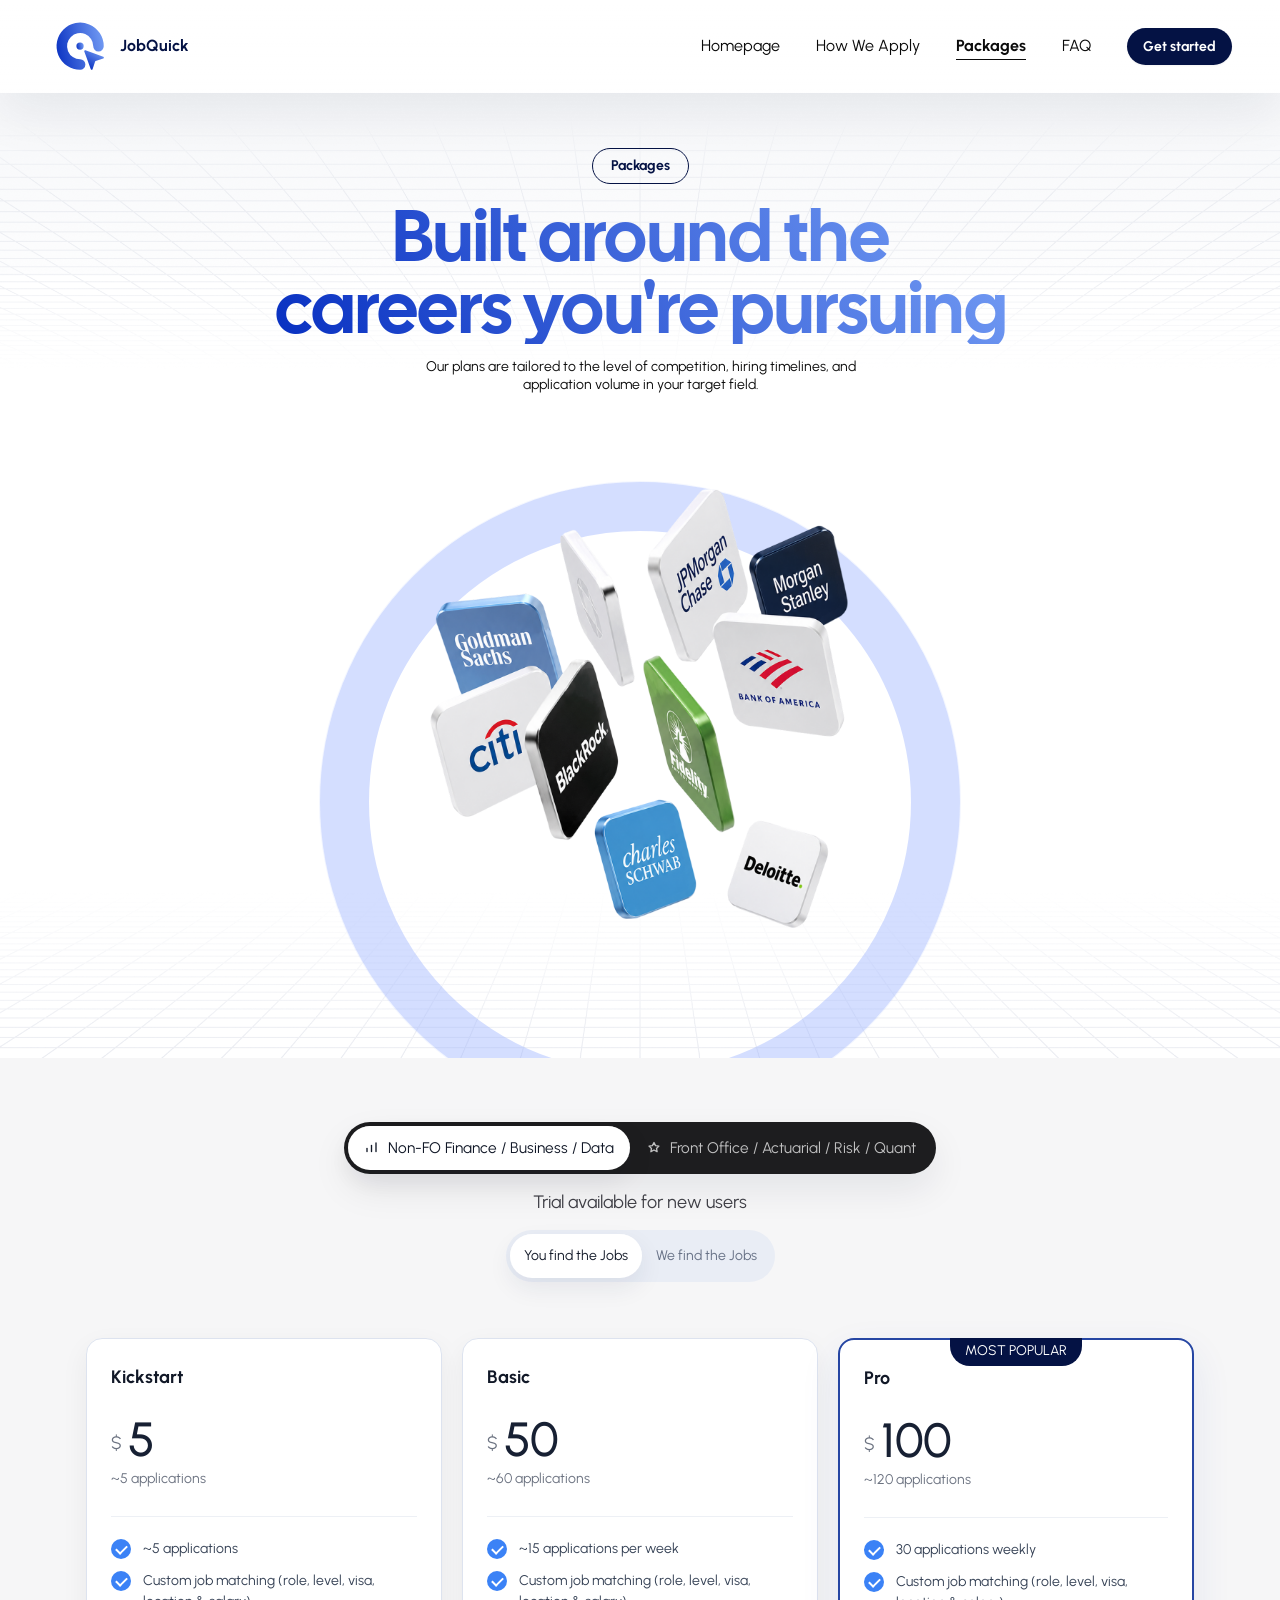
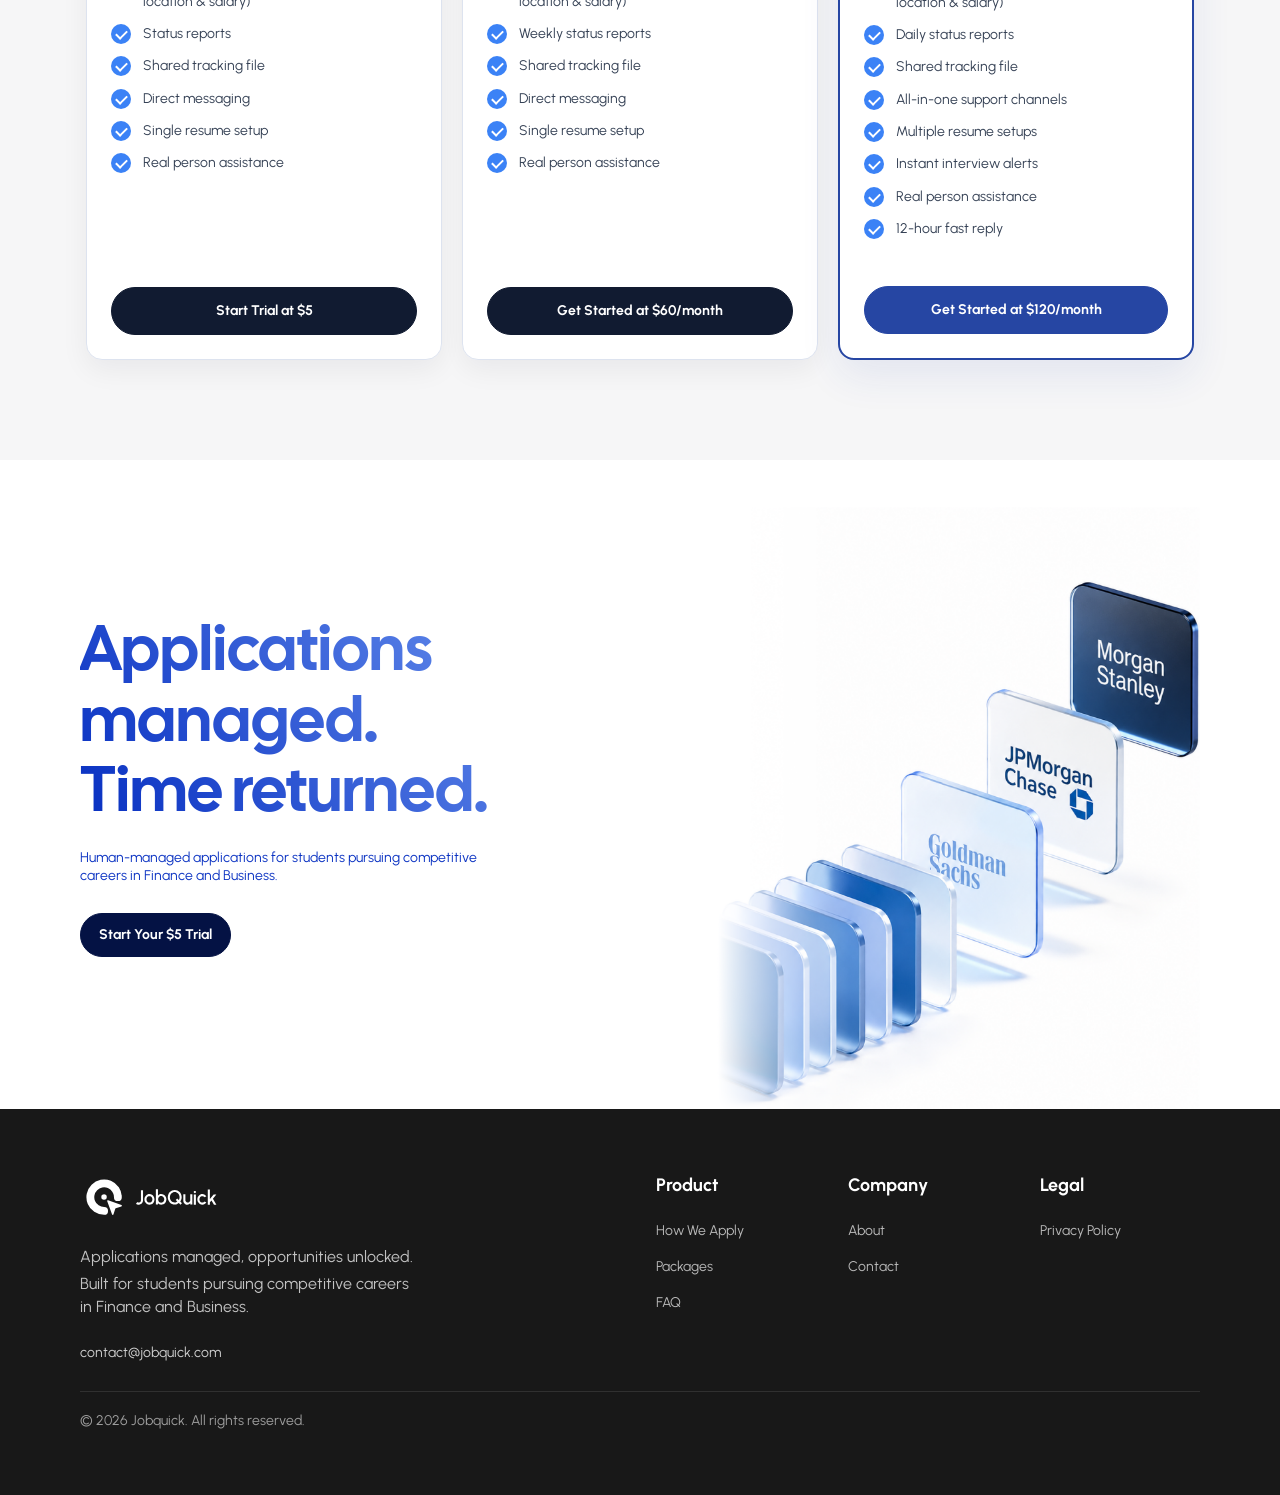
==== job-quick-website/packages.html @ ec011067 "Add files via upload" ====
<!doctype html>
<html lang="en">
  <head>
    <meta charset="UTF-8" />
    <meta name="viewport" content="width=device-width, initial-scale=1.0" />
    <meta
      name="description"
      content="Explore Job Quick packages built for students pursuing competitive careers in Finance, Business, Risk, Quant, and Actuarial roles."
    />
    <title>Job Quick Packages</title>
    <link rel="preconnect" href="https://fonts.googleapis.com" />
    <link rel="preconnect" href="https://fonts.gstatic.com" crossorigin />
    <link
      href="https://fonts.googleapis.com/css2?family=Cal+Sans&family=Urbanist:ital,wght@0,300..900;1,300..900&display=swap"
      rel="stylesheet"
    />
    <link rel="icon" href="./assets/logo.svg" type="image/svg+xml" />
    <link rel="stylesheet" href="./assets/lenis.css" />
    <link rel="stylesheet" href="./styles.css" />
  </head>
  <body class="packages-page">
    <header class="site-header">
      <a class="logo-mark" href="./index.html" aria-label="Job Quick homepage">
        <img src="./assets/logo.svg" alt="" />
        <span>JobQuick</span>
      </a>

      <button
        class="menu-button"
        type="button"
        aria-label="Open menu"
        aria-expanded="false"
        aria-controls="site-navigation"
      >
        <span></span>
        <span></span>
      </button>

      <nav class="site-nav" id="site-navigation" aria-label="Main navigation">
        <a href="./index.html">Homepage</a>
        <a href="./index.html#how">How We Apply</a>
        <a class="is-current" href="./packages.html">Packages</a>
        <a href="./index.html#faq">FAQ</a>
        <a class="nav-cta" href="./index.html#intro">Get started</a>
      </nav>
    </header>

    <main>
      <section class="hero packages-hero" id="packages-top">
        <img class="hero-bg hero-bg-top" src="./assets/background-top.png" alt="" aria-hidden="true" />
        <img class="hero-bg hero-bg-bot" src="./assets/background-bot.png" alt="" aria-hidden="true" />

        <div class="container packages-hero-content reveal">
          <span class="hero-pill">Packages</span>
          <h1>Built around the careers you're pursuing</h1>
          <p>
            Our plans are tailored to the level of competition, hiring timelines, and application
            volume in your target field.
          </p>
        </div>

        <div class="packages-hero-art reveal">
          <span class="packages-hero-orbit"></span>
          <img
            src="./assets/packages-hero.png"
            alt="Floating company cards representing different competitive career tracks"
            width="1220"
            height="1626"
          />
        </div>
      </section>

      <section class="packages-pricing" id="pricing">
        <div class="container packages-pricing-shell">
          <div class="packages-pricing-header reveal">
            <div class="pricing-track-toggle" role="tablist" aria-label="Career track">
              <button
                class="pricing-track-button is-active"
                type="button"
                data-pricing-track="standard"
                aria-pressed="true"
                aria-label="Non-FO Finance / Business / Data"
              >
                <span class="pricing-track-icon" aria-hidden="true">
                  <svg viewBox="0 0 16 16">
                    <path d="M3 11.5V8.5"></path>
                    <path d="M7.5 11.5V5.5"></path>
                    <path d="M12 11.5V3"></path>
                  </svg>
                </span>
                <span class="pricing-track-label pricing-track-label-full">Non-FO Finance / Business / Data</span>
                <span class="pricing-track-label pricing-track-label-mobile" aria-hidden="true"
                  >Non-FO Finance / Biz / Data</span
                >
              </button>
              <button
                class="pricing-track-button"
                type="button"
                data-pricing-track="premium"
                aria-pressed="false"
                aria-label="Front Office / Actuarial / Risk / Quant"
              >
                <span class="pricing-track-icon" aria-hidden="true">
                  <svg viewBox="0 0 16 16">
                    <path
                      d="m8 2.5 1.5 3.1 3.4.5-2.4 2.3.6 3.3L8 10 4.9 11.7l.6-3.3L3 6.1l3.4-.5L8 2.5Z"
                    ></path>
                  </svg>
                </span>
                <span class="pricing-track-label pricing-track-label-full"
                  >Front Office / Actuarial / Risk / Quant</span
                >
                <span class="pricing-track-label pricing-track-label-mobile" aria-hidden="true"
                  >FO / Actuarial / Risk / Quant</span
                >
              </button>
            </div>

            <p class="pricing-note">Trial available for new users</p>

            <div class="pricing-mode-toggle" role="tablist" aria-label="Job sourcing">
              <button
                class="pricing-mode-button is-active"
                type="button"
                data-pricing-mode="self"
                aria-pressed="true"
              >
                You find the Jobs
              </button>
              <button
                class="pricing-mode-button"
                type="button"
                data-pricing-mode="concierge"
                aria-pressed="false"
              >
                We find the Jobs
              </button>
            </div>
          </div>

          <div class="pricing-panels reveal">
            <div class="pricing-panel is-active" data-panel="standard-self">
              <article class="pricing-card">
                <div class="pricing-card-body">
                  <h3>Kickstart</h3>
                  <div class="pricing-price">
                    <span class="pricing-currency">$</span>
                    <span class="pricing-amount">5</span>
                  </div>
                  <p class="pricing-volume">~5 applications</p>
                  <div class="pricing-divider"></div>
                  <ul class="pricing-features">
                    <li><span class="pricing-check"></span><span>~5 applications</span></li>
                    <li>
                      <span class="pricing-check"></span>
                      <span>Custom job matching (role, level, visa, location &amp; salary)</span>
                    </li>
                    <li><span class="pricing-check"></span><span>Status reports</span></li>
                    <li><span class="pricing-check"></span><span>Shared tracking file</span></li>
                    <li><span class="pricing-check"></span><span>Direct messaging</span></li>
                    <li><span class="pricing-check"></span><span>Single resume setup</span></li>
                    <li><span class="pricing-check"></span><span>Real person assistance</span></li>
                  </ul>
                </div>
                <a class="pricing-button" href="./index.html#intro">Start Trial at $5</a>
              </article>

              <article class="pricing-card">
                <div class="pricing-card-body">
                  <h3>Basic</h3>
                  <div class="pricing-price">
                    <span class="pricing-currency">$</span>
                    <span class="pricing-amount">50</span>
                  </div>
                  <p class="pricing-volume">~60 applications</p>
                  <div class="pricing-divider"></div>
                  <ul class="pricing-features">
                    <li><span class="pricing-check"></span><span>~15 applications per week</span></li>
                    <li>
                      <span class="pricing-check"></span>
                      <span>Custom job matching (role, level, visa, location &amp; salary)</span>
                    </li>
                    <li><span class="pricing-check"></span><span>Weekly status reports</span></li>
                    <li><span class="pricing-check"></span><span>Shared tracking file</span></li>
                    <li><span class="pricing-check"></span><span>Direct messaging</span></li>
                    <li><span class="pricing-check"></span><span>Single resume setup</span></li>
                    <li><span class="pricing-check"></span><span>Real person assistance</span></li>
                  </ul>
                </div>
                <a class="pricing-button" href="./index.html#intro">Get Started at $60/month</a>
              </article>

              <article class="pricing-card is-featured">
                <span class="pricing-badge">MOST POPULAR</span>
                <div class="pricing-card-body">
                  <h3>Pro</h3>
                  <div class="pricing-price">
                    <span class="pricing-currency">$</span>
                    <span class="pricing-amount">100</span>
                  </div>
                  <p class="pricing-volume">~120 applications</p>
                  <div class="pricing-divider"></div>
                  <ul class="pricing-features">
                    <li><span class="pricing-check"></span><span>30 applications weekly</span></li>
                    <li>
                      <span class="pricing-check"></span>
                      <span>Custom job matching (role, level, visa, location &amp; salary)</span>
                    </li>
                    <li><span class="pricing-check"></span><span>Daily status reports</span></li>
                    <li><span class="pricing-check"></span><span>Shared tracking file</span></li>
                    <li><span class="pricing-check"></span><span>All-in-one support channels</span></li>
                    <li><span class="pricing-check"></span><span>Multiple resume setups</span></li>
                    <li><span class="pricing-check"></span><span>Instant interview alerts</span></li>
                    <li><span class="pricing-check"></span><span>Real person assistance</span></li>
                    <li><span class="pricing-check"></span><span>12-hour fast reply</span></li>
                  </ul>
                </div>
                <a class="pricing-button" href="./index.html#intro">Get Started at $120/month</a>
              </article>
            </div>

            <div class="pricing-panel" data-panel="standard-concierge">
              <article class="pricing-card">
                <div class="pricing-card-body">
                  <h3>Kickstart</h3>
                  <div class="pricing-price">
                    <span class="pricing-currency">$</span>
                    <span class="pricing-amount">5</span>
                  </div>
                  <p class="pricing-volume">~5 applications</p>
                  <div class="pricing-divider"></div>
                  <ul class="pricing-features">
                    <li><span class="pricing-check"></span><span>~5 applications per week</span></li>
                    <li>
                      <span class="pricing-check"></span>
                      <span>Custom job matching (role, level, visa, location &amp; salary)</span>
                    </li>
                    <li><span class="pricing-check"></span><span>Weekly status reports</span></li>
                    <li><span class="pricing-check"></span><span>Shared tracking file</span></li>
                    <li><span class="pricing-check"></span><span>Direct messaging</span></li>
                    <li><span class="pricing-check"></span><span>Single resume setup</span></li>
                    <li><span class="pricing-check"></span><span>Real person assistance</span></li>
                  </ul>
                </div>
                <a class="pricing-button" href="./index.html#intro">Start Trial at $5</a>
              </article>

              <article class="pricing-card">
                <div class="pricing-card-body">
                  <h3>Basic</h3>
                  <div class="pricing-price">
                    <span class="pricing-currency">$</span>
                    <span class="pricing-amount">60</span>
                  </div>
                  <p class="pricing-volume">~60 applications</p>
                  <div class="pricing-divider"></div>
                  <ul class="pricing-features">
                    <li><span class="pricing-check"></span><span>~15 applications per week</span></li>
                    <li>
                      <span class="pricing-check"></span>
                      <span>Custom job matching (role, level, visa, location &amp; salary)</span>
                    </li>
                    <li><span class="pricing-check"></span><span>Weekly status reports</span></li>
                    <li><span class="pricing-check"></span><span>Shared tracking file</span></li>
                    <li><span class="pricing-check"></span><span>Direct messaging</span></li>
                    <li><span class="pricing-check"></span><span>Single resume setup</span></li>
                    <li><span class="pricing-check"></span><span>Real person assistance</span></li>
                  </ul>
                </div>
                <a class="pricing-button" href="./index.html#intro">Get Started at $60/month</a>
              </article>

              <article class="pricing-card is-featured">
                <span class="pricing-badge">MOST POPULAR</span>
                <div class="pricing-card-body">
                  <h3>Pro</h3>
                  <div class="pricing-price">
                    <span class="pricing-currency">$</span>
                    <span class="pricing-amount">120</span>
                  </div>
                  <p class="pricing-volume">~30 applications</p>
                  <div class="pricing-divider"></div>
                  <ul class="pricing-features">
                    <li>
                      <span class="pricing-check"></span>
                      <span>High-volume weekly applications (~100)</span>
                    </li>
                    <li>
                      <span class="pricing-check"></span>
                      <span>Custom job matching (role, level, visa, location &amp; salary)</span>
                    </li>
                    <li><span class="pricing-check"></span><span>Daily status reports</span></li>
                    <li><span class="pricing-check"></span><span>Shared tracking file</span></li>
                    <li><span class="pricing-check"></span><span>All-in-one support channels</span></li>
                    <li><span class="pricing-check"></span><span>Multiple resume setups</span></li>
                    <li><span class="pricing-check"></span><span>Instant interview alerts</span></li>
                    <li><span class="pricing-check"></span><span>Priority person assistance</span></li>
                    <li><span class="pricing-check"></span><span>12-hour fast reply</span></li>
                  </ul>
                </div>
                <a class="pricing-button" href="./index.html#intro">Get Started at $120/month</a>
              </article>
            </div>

            <div class="pricing-panel panel-two" data-panel="premium-self">
              <article class="pricing-card">
                <div class="pricing-card-body">
                  <h3>Basic</h3>
                  <div class="pricing-price">
                    <span class="pricing-currency">$</span>
                    <span class="pricing-amount">70</span>
                  </div>
                  <p class="pricing-volume">~60 applications</p>
                  <div class="pricing-divider"></div>
                  <ul class="pricing-features">
                    <li><span class="pricing-check"></span><span>~15 applications per week</span></li>
                    <li>
                      <span class="pricing-check"></span>
                      <span>Custom job matching (role, level, visa, location &amp; salary)</span>
                    </li>
                    <li><span class="pricing-check"></span><span>Weekly status reports</span></li>
                    <li><span class="pricing-check"></span><span>Shared tracking file</span></li>
                    <li><span class="pricing-check"></span><span>Direct messaging</span></li>
                    <li><span class="pricing-check"></span><span>Single resume setup</span></li>
                    <li><span class="pricing-check"></span><span>Real person assistance</span></li>
                  </ul>
                </div>
                <a class="pricing-button" href="./index.html#intro">Get Started at $90/month</a>
              </article>

              <article class="pricing-card is-featured">
                <span class="pricing-badge">MOST POPULAR</span>
                <div class="pricing-card-body">
                  <h3>Pro</h3>
                  <div class="pricing-price">
                    <span class="pricing-currency">$</span>
                    <span class="pricing-amount">120</span>
                  </div>
                  <p class="pricing-volume">~120 applications</p>
                  <div class="pricing-divider"></div>
                  <ul class="pricing-features">
                    <li><span class="pricing-check"></span><span>30 applications weekly</span></li>
                    <li>
                      <span class="pricing-check"></span>
                      <span>Custom job matching (role, level, visa, location &amp; salary)</span>
                    </li>
                    <li><span class="pricing-check"></span><span>Daily status reports</span></li>
                    <li><span class="pricing-check"></span><span>Shared tracking file</span></li>
                    <li><span class="pricing-check"></span><span>All-in-one support channels</span></li>
                    <li><span class="pricing-check"></span><span>Multiple resume setups</span></li>
                    <li><span class="pricing-check"></span><span>Instant interview alerts</span></li>
                    <li><span class="pricing-check"></span><span>Priority person assistance</span></li>
                    <li><span class="pricing-check"></span><span>12-hour fast reply</span></li>
                  </ul>
                </div>
                <a class="pricing-button" href="./index.html#intro">Get Started at $150/month</a>
              </article>
            </div>

            <div class="pricing-panel panel-two" data-panel="premium-concierge">
              <article class="pricing-card">
                <div class="pricing-card-body">
                  <h3>Basic</h3>
                  <div class="pricing-price">
                    <span class="pricing-currency">$</span>
                    <span class="pricing-amount">90</span>
                  </div>
                  <p class="pricing-volume">~60 applications</p>
                  <div class="pricing-divider"></div>
                  <ul class="pricing-features">
                    <li><span class="pricing-check"></span><span>~15 applications per week</span></li>
                    <li>
                      <span class="pricing-check"></span>
                      <span>Custom job matching (role, level, visa, location &amp; salary)</span>
                    </li>
                    <li><span class="pricing-check"></span><span>Weekly status reports</span></li>
                    <li><span class="pricing-check"></span><span>Shared tracking file</span></li>
                    <li><span class="pricing-check"></span><span>Direct messaging</span></li>
                    <li><span class="pricing-check"></span><span>Single resume setup</span></li>
                    <li><span class="pricing-check"></span><span>Real person assistance</span></li>
                  </ul>
                </div>
                <a class="pricing-button" href="./index.html#intro">Get Started at $90/month</a>
              </article>

              <article class="pricing-card is-featured">
                <span class="pricing-badge">MOST POPULAR</span>
                <div class="pricing-card-body">
                  <h3>Pro</h3>
                  <div class="pricing-price">
                    <span class="pricing-currency">$</span>
                    <span class="pricing-amount">150</span>
                  </div>
                  <p class="pricing-volume">~120 applications</p>
                  <div class="pricing-divider"></div>
                  <ul class="pricing-features">
                    <li><span class="pricing-check"></span><span>30 applications weekly</span></li>
                    <li>
                      <span class="pricing-check"></span>
                      <span>Custom job matching (role, level, visa, location &amp; salary)</span>
                    </li>
                    <li><span class="pricing-check"></span><span>Daily status reports</span></li>
                    <li><span class="pricing-check"></span><span>Shared tracking file</span></li>
                    <li><span class="pricing-check"></span><span>All-in-one support channels</span></li>
                    <li><span class="pricing-check"></span><span>Multiple resume setups</span></li>
                    <li><span class="pricing-check"></span><span>Instant interview alerts</span></li>
                    <li><span class="pricing-check"></span><span>Priority person assistance</span></li>
                    <li><span class="pricing-check"></span><span>12-hour fast reply</span></li>
                  </ul>
                </div>
                <a class="pricing-button" href="./index.html#intro">Get Started at $150/month</a>
              </article>
            </div>
          </div>
        </div>
      </section>

      <section class="packages-cta-section">
        <div class="container packages-cta-grid">
          <div class="packages-cta-copy reveal">
            <h2>Applications managed. Time returned.</h2>
            <p>
              Human-managed applications for students pursuing competitive careers in Finance and
              Business.
            </p>
            <a class="primary-button" href="./index.html#intro">Start Your $5 Trial</a>
          </div>

          <div class="packages-cta-art reveal">
            <img
              src="./assets/packages-cta.png"
              alt="Layered company cards illustrating a structured application process"
              width="1552"
              height="1798"
            />
          </div>
        </div>
      </section>
    </main>

    <footer class="site-footer">
      <div class="container footer-inner">
        <div class="footer-brand">
          <img src="./assets/logo-white.svg" alt="Job Quick" />
          <p>Applications managed, opportunities unlocked.</p>
          <p>Built for students pursuing competitive careers in Finance and Business.</p>
          <a href="mailto:contact@jobquick.com">contact@jobquick.com</a>
        </div>
        <div class="footer-links">
          <div>
            <h3>Product</h3>
            <a href="./index.html#how">How We Apply</a>
            <a href="#pricing">Packages</a>
            <a href="./index.html#faq">FAQ</a>
          </div>
          <div>
            <h3>Company</h3>
            <a href="./index.html#home">About</a>
            <a href="./index.html#intro">Contact</a>
          </div>
          <div>
            <h3>Legal</h3>
            <a href="./index.html#home">Privacy Policy</a>
          </div>
        </div>
      </div>
      <div class="container copyright">&copy; 2026 Jobquick. All rights reserved.</div>
    </footer>

    <button class="scroll-top-button" type="button" aria-label="Scroll to top">
      <svg viewBox="0 0 24 24" aria-hidden="true">
        <path d="m6 15 6-6 6 6"></path>
      </svg>
    </button>

    <script src="./assets/lenis.min.js"></script>
    <script src="./script.js"></script>
  </body>
</html>
---- job-quick-website/assets/lenis.css ----
html.lenis,
html.lenis body {
  height: auto;
}

.lenis:not(.lenis-autoToggle).lenis-stopped {
  overflow: clip;
}

.lenis [data-lenis-prevent],
.lenis [data-lenis-prevent-wheel],
.lenis [data-lenis-prevent-touch],
.lenis [data-lenis-prevent-vertical],
.lenis [data-lenis-prevent-horizontal] {
  overscroll-behavior: contain;
}

.lenis.lenis-smooth iframe {
  pointer-events: none;
}

.lenis.lenis-autoToggle {
  transition-property: overflow;
  transition-duration: 1ms;
  transition-behavior: allow-discrete;
}
---- job-quick-website/styles.css ----
:root {
  --blue-900: #041244;
  --blue-800: #0a32c2;
  --blue-700: #155dfc;
  --blue-600: #1e3a8a;
  --blue-300: #8bb4ff;
  --blue-50: #eff6ff;
  --ink: #0a0a0a;
  --line: #ececec;
  --paper: #ffffff;
  --soft: #f7f8fb;
  --footer: #181818;
  --font-body: "Urbanist", Arial, sans-serif;
  --font-display: "Cal Sans", "Urbanist", Arial, sans-serif;
  --container: min(1280px, calc(100vw - 160px));
  --ease: cubic-bezier(0.22, 1, 0.36, 1);
  --ease-soft: cubic-bezier(0.16, 1, 0.3, 1);
  --ease-smooth: cubic-bezier(0.4, 0, 0.2, 1);
}

* {
  box-sizing: border-box;
}

html {
  scroll-behavior: auto;
  overflow-x: hidden;
}

body {
  margin: 0;
  padding-top: 93px;
  background: var(--paper);
  color: var(--ink);
  font-family: var(--font-body);
  font-size: 16px;
  line-height: 1.5;
  letter-spacing: 0;
  overflow-x: hidden;
}

img,
svg {
  display: block;
  max-width: 100%;
}

a {
  color: inherit;
  text-decoration: none;
}

button,
input,
select {
  font: inherit;
}

button,
a,
input,
select {
  -webkit-tap-highlight-color: transparent;
}

:focus-visible {
  outline: 3px solid rgba(21, 93, 252, 0.42);
  outline-offset: 3px;
}

.container {
  width: var(--container);
  margin-inline: auto;
}

.site-header {
  position: fixed;
  top: 0;
  left: 0;
  right: 0;
  z-index: 50;
  height: 93px;
  display: flex;
  align-items: center;
  justify-content: space-between;
  padding-inline: 80px;
  border-bottom: 1px solid var(--line);
  background: rgba(255, 255, 255, 0.94);
  backdrop-filter: blur(18px);
}

@media (min-width: 1024px) {
  .site-header {
    background:
      linear-gradient(180deg, rgba(255, 255, 255, 0.84), rgba(255, 255, 255, 0.62)),
      rgba(255, 255, 255, 0.58);
    border-bottom: 1px solid rgba(255, 255, 255, 0.42);
    box-shadow:
      0 18px 52px rgba(11, 20, 45, 0.08),
      inset 0 1px 0 rgba(255, 255, 255, 0.78);
    backdrop-filter: blur(26px) saturate(1.28);
    -webkit-backdrop-filter: blur(26px) saturate(1.28);
  }
}

.logo-mark {
  display: inline-flex;
  align-items: center;
  gap: 8px;
  min-height: 64px;
  font-weight: 700;
  color: var(--blue-900);
}

.logo-mark img {
  width: 64px;
  height: 64px;
}

.logo-mark span {
  font-size: 16px;
  letter-spacing: 0;
}

.site-nav {
  display: flex;
  align-items: center;
  gap: 4px;
  font-size: 16px;
}

.site-nav a {
  position: relative;
  min-height: 36px;
  display: inline-flex;
  align-items: center;
  justify-content: center;
  padding: 8px 16px;
  border-radius: 999px;
  transition:
    color 360ms var(--ease-soft),
    background-color 360ms var(--ease-soft),
    transform 360ms var(--ease-soft),
    box-shadow 360ms var(--ease-soft);
}

.site-nav a:not(.nav-cta)::after {
  content: "";
  position: absolute;
  left: 16px;
  right: 16px;
  bottom: 6px;
  height: 1px;
  background: currentColor;
  opacity: 0;
  transform: scaleX(0.65);
  transform-origin: center;
  transition:
    opacity 360ms var(--ease-soft),
    transform 360ms var(--ease-soft);
}

.site-nav a.is-current:not(.nav-cta) {
  font-weight: 700;
  color: var(--ink);
}

.site-nav a.is-current:not(.nav-cta)::after {
  opacity: 1;
  transform: scaleX(1);
}

.site-nav a:not(.nav-cta):hover {
  background: var(--soft);
  color: var(--blue-800);
}

.site-nav .nav-cta {
  min-height: 36px;
  margin-left: 16px;
  border-radius: 72px;
  background: var(--blue-900);
  color: white;
  font-size: 14px;
  font-weight: 700;
  box-shadow: 0 1px 2px rgba(0, 0, 0, 0.05);
}

.site-nav .nav-cta:hover,
.primary-button:hover {
  transform: translateY(-2px) scale(1.012);
  background: #071b62;
  box-shadow: 0 14px 30px rgba(4, 18, 68, 0.24);
}

.menu-button {
  display: none;
}

.hero {
  min-height: 734px;
  position: relative;
  overflow: hidden;
}

.hero-bg {
  position: absolute;
  left: 0;
  right: 0;
  width: 100%;
  max-width: none;
  object-fit: cover;
  pointer-events: none;
  user-select: none;
}

.hero-bg-top {
  top: 0;
  height: 308px;
}

.hero-bg-bot {
  bottom: 0;
  height: 214px;
}

.perspective::before,
.perspective::after {
  content: "";
  position: absolute;
  inset-inline: -10vw;
  pointer-events: none;
  background-image:
    linear-gradient(rgba(10, 50, 194, 0.045) 1px, transparent 1px),
    linear-gradient(90deg, rgba(10, 50, 194, 0.045) 1px, transparent 1px);
  background-size: 34px 34px;
  transform: perspective(620px) rotateX(58deg);
  transform-origin: center top;
  opacity: 0.8;
}

.perspective::before {
  top: 0;
  height: 308px;
}

.perspective::after {
  bottom: -104px;
  height: 260px;
  transform-origin: center bottom;
}

.hero-grid {
  position: relative;
  z-index: 1;
  display: grid;
  grid-template-columns: minmax(0, 651fr) minmax(0, 634fr);
  column-gap: clamp(16px, 1.6vw, 24px);
  min-height: 734px;
}

.hero-copy {
  position: relative;
  z-index: 2;
  grid-column: 1;
  grid-row: 1;
  align-self: start;
  padding-top: 131px;
  max-width: 651px;
}

.eyebrow {
  margin: 0 0 8px;
  color: var(--blue-800);
  font-size: 20px;
  font-weight: 500;
  line-height: 1.2;
}

.eyebrow.light {
  color: white;
}

h1,
h2 {
  margin: 0;
  font-family: var(--font-display);
  font-weight: 400;
  letter-spacing: 0;
  text-wrap: balance;
}

h1 {
  max-width: 500px;
  font-size: clamp(54px, 5vw, 72px);
  line-height: 1;
  color: transparent;
  background: linear-gradient(55deg, var(--blue-800) 3%, var(--blue-300) 117%);
  -webkit-background-clip: text;
  background-clip: text;
}

h2 {
  font-size: clamp(38px, 3.35vw, 48px);
  line-height: 1;
}

.hero-lede {
  width: min(495px, 100%);
  margin: 4px 0 0;
  font-size: 14px;
  line-height: 18px;
}

.button-row {
  display: flex;
  flex-wrap: wrap;
  gap: 16px;
  margin-top: 32px;
}

.primary-button,
.secondary-button {
  min-height: 44px;
  display: inline-flex;
  align-items: center;
  justify-content: center;
  border-radius: 72px;
  padding: 10px 18px;
  font-size: 14px;
  font-weight: 700;
  transition:
    transform 420ms var(--ease-soft),
    background-color 420ms var(--ease-soft),
    border-color 420ms var(--ease-soft),
    box-shadow 420ms var(--ease-soft);
}

.primary-button {
  border: 1px solid var(--blue-900);
  background: var(--blue-900);
  color: white;
}

.secondary-button {
  border: 1px solid var(--blue-900);
  color: var(--blue-900);
  background: white;
}

.secondary-button:hover {
  transform: translateY(-2px) scale(1.012);
  background: var(--blue-50);
}

.hero-art {
  position: relative;
  z-index: 1;
  grid-column: 2;
  grid-row: 1;
  align-self: start;
  justify-self: end;
  width: min(100%, 634px);
  height: auto;
  aspect-ratio: 634 / 607;
  margin-top: 64px;
  pointer-events: none;
}

.hero-art img {
  width: 100%;
  height: 100%;
  object-fit: contain;
}

.packages-hero {
  min-height: 802px;
  overflow: hidden;
  padding-top: 55px;
  padding-bottom: 48px;
}

.packages-hero .hero-bg-top {
  height: 318px;
}

.packages-hero .hero-bg-bot {
  height: 232px;
}

.packages-hero-content {
  position: relative;
  z-index: 2;
  max-width: 749px;
  display: grid;
  gap: 0;
  justify-items: center;
  margin-inline: auto;
  text-align: center;
}

.hero-pill {
  min-height: 36px;
  display: inline-flex;
  align-items: center;
  justify-content: center;
  padding: 8px 18px;
  border: 1px solid var(--blue-900);
  border-radius: 999px;
  color: var(--blue-900);
  font-size: 14px;
  font-weight: 700;
  line-height: 1;
}

.packages-hero h1 {
  max-width: min(749px, 100%);
  margin-top: 16px;
  font-size: clamp(60px, 6vw, 72px);
  line-height: 1;
  text-align: center;
}

.packages-hero p {
  width: min(495px, 100%);
  margin: 14px auto 0;
  font-size: 14px;
  line-height: 18px;
}

.packages-hero-art {
  position: relative;
  z-index: 1;
  display: flex;
  align-items: flex-end;
  justify-content: center;
  width: min(436px, calc(100vw - 64px));
  aspect-ratio: 436 / 582;
  margin: 34px auto 0;
}

.packages-hero-orbit {
  position: absolute;
  left: 50%;
  bottom: -112px;
  width: clamp(360px, 50vw, 640px);
  aspect-ratio: 1;
  border-radius: 50%;
  border: clamp(34px, 3.9vw, 58px) solid rgba(157, 180, 255, 0.44);
  transform: translateX(-50%);
  box-shadow: 0 0 0 1px rgba(157, 180, 255, 0.12);
  pointer-events: none;
}

.packages-hero-art img {
  position: relative;
  z-index: 2;
  width: 100%;
  height: 100%;
  object-fit: contain;
}

.packages-pricing {
  padding: 64px 0 100px;
  background: #f6f6f7;
}

.packages-pricing .container {
  width: min(1160px, calc(100vw - 160px));
}

.packages-pricing-shell {
  width: 100%;
  display: grid;
  gap: 56px;
}

.packages-pricing-header {
  width: 100%;
  display: grid;
  justify-items: center;
  gap: 16px;
}

.pricing-track-toggle,
.pricing-mode-toggle {
  display: inline-flex;
  align-items: center;
  padding: 4px;
  border-radius: 999px;
}

.pricing-track-toggle {
  width: fit-content;
  max-width: 100%;
  justify-content: center;
  background: #1d1d1f;
  box-shadow: 0 16px 36px rgba(18, 28, 45, 0.08);
}

.pricing-track-button,
.pricing-mode-button {
  min-height: 44px;
  display: inline-flex;
  align-items: center;
  justify-content: center;
  gap: 8px;
  border: 0;
  border-radius: 999px;
  background: transparent;
  cursor: pointer;
  transition:
    background-color 560ms var(--ease),
    color 520ms var(--ease-soft),
    transform 560ms var(--ease-soft),
    box-shadow 620ms var(--ease);
}

.pricing-track-button {
  flex: 0 0 auto;
  min-width: 0;
  padding: 10px 16px;
  color: rgba(255, 255, 255, 0.72);
  font-size: clamp(14px, 1.2vw, 16px);
  line-height: 1;
  white-space: nowrap;
}

.pricing-track-button span,
.pricing-features li span:last-child {
  min-width: 0;
}

.pricing-track-label {
  display: block;
  transition:
    opacity 520ms var(--ease-soft),
    transform 620ms var(--ease-soft);
}

.pricing-track-icon {
  width: 16px;
  height: 16px;
  display: inline-flex;
  align-items: center;
  justify-content: center;
  flex: 0 0 auto;
  transition:
    opacity 520ms var(--ease-soft),
    transform 620ms var(--ease-soft);
}

.pricing-track-icon svg {
  width: 16px;
  height: 16px;
  fill: none;
  stroke: currentColor;
  stroke-width: 1.35;
  stroke-linecap: round;
  stroke-linejoin: round;
}

.pricing-track-label-full {
  white-space: nowrap;
  overflow-wrap: normal;
}

.pricing-track-label-mobile {
  display: none;
}

.pricing-track-button.is-active {
  background: #fff;
  color: #111827;
  box-shadow:
    0 10px 28px rgba(17, 24, 39, 0.08),
    inset 0 1px 0 rgba(255, 255, 255, 0.72);
}

.pricing-track-button:hover,
.pricing-mode-button:hover {
  transform: translateY(-1px);
}

.pricing-note {
  margin: 0;
  color: #3f3f46;
  font-size: 18px;
  line-height: 24px;
  text-align: center;
}

.pricing-note[hidden] {
  display: none !important;
}

.pricing-mode-toggle {
  background: #e9edf5;
}

.pricing-mode-button {
  padding: 8px 14px;
  color: #667085;
  font-size: 14px;
  line-height: 18px;
}

.pricing-mode-button.is-active {
  background: #fff;
  color: #111827;
  box-shadow:
    0 10px 24px rgba(20, 35, 71, 0.08),
    inset 0 1px 0 rgba(255, 255, 255, 0.74);
}

.pricing-panels {
  margin-top: 0;
}

.pricing-panel {
  display: none;
  gap: 24px;
}

.pricing-panel.is-active {
  display: grid;
  align-items: stretch;
  grid-template-columns: repeat(3, minmax(0, 1fr));
}

.pricing-panel.is-animating .pricing-card {
  animation: pricing-card-enter 820ms var(--ease-soft) both;
}

.pricing-panel.is-animating .pricing-card:nth-child(1) {
  animation-delay: 40ms;
}

.pricing-panel.is-animating .pricing-card:nth-child(2) {
  animation-delay: 140ms;
}

.pricing-panel.is-animating .pricing-card:nth-child(3) {
  animation-delay: 240ms;
}

.pricing-panel.panel-two {
  max-width: 772px;
  margin-inline: auto;
  grid-template-columns: repeat(2, minmax(0, 1fr));
}

.pricing-card {
  position: relative;
  min-height: 622px;
  display: flex;
  flex-direction: column;
  border: 1px solid #dde3ef;
  border-radius: 16px;
  background: #fff;
  padding: 28px 24px 24px;
  box-shadow: 0 10px 28px rgba(15, 23, 42, 0.06);
  transition:
    transform 420ms var(--ease-soft),
    box-shadow 420ms var(--ease-soft),
    border-color 420ms var(--ease-soft);
  will-change: transform, opacity, filter;
}

.pricing-card:hover {
  transform: translateY(-4px);
  box-shadow: 0 20px 44px rgba(15, 23, 42, 0.1);
}

.pricing-card.is-featured {
  border: 2px solid #2646a3;
  box-shadow: 0 16px 40px rgba(38, 70, 163, 0.09);
}

.pricing-badge {
  position: absolute;
  top: -2px;
  left: 50%;
  min-width: 132px;
  min-height: 28px;
  display: inline-flex;
  align-items: center;
  justify-content: center;
  padding: 0 14px 2px;
  border-radius: 0 0 20px 20px;
  background: var(--blue-900);
  color: #fff;
  font-size: 14px;
  line-height: 1;
  transform: translateX(-50%);
}

.pricing-card-body {
  display: flex;
  flex: 1 1 auto;
  flex-direction: column;
}

.pricing-card h3 {
  margin: 0;
  color: #111827;
  font-size: 18px;
  font-weight: 700;
  line-height: 1.2;
}

.pricing-price {
  display: flex;
  align-items: flex-end;
  gap: 6px;
  margin-top: 28px;
  color: #172033;
}

.pricing-currency {
  padding-bottom: 10px;
  color: #6b7280;
  font-size: 18px;
  line-height: 1;
}

.pricing-amount {
  font-family: var(--font-body);
  font-size: 48px;
  font-weight: 500;
  line-height: 0.95;
}

.pricing-volume {
  margin: 8px 0 0;
  color: #6b7280;
  font-size: 14px;
  line-height: 18px;
}

.pricing-divider {
  height: 1px;
  margin: 28px 0 22px;
  background: #edf0f5;
}

.pricing-features {
  display: grid;
  gap: 12px;
  margin: 0;
  padding: 0;
  list-style: none;
}

.pricing-features li {
  display: grid;
  grid-template-columns: 20px minmax(0, 1fr);
  gap: 12px;
  align-items: start;
  color: #344054;
  font-size: 14px;
  line-height: 1.45;
}

.pricing-check {
  position: relative;
  width: 20px;
  height: 20px;
  border-radius: 50%;
  background: #3b82f6;
}

.pricing-check::before {
  content: "";
  position: absolute;
  left: 7px;
  top: 4px;
  width: 5px;
  height: 9px;
  border-right: 2px solid #fff;
  border-bottom: 2px solid #fff;
  transform: rotate(45deg);
}

.pricing-button {
  width: 100%;
  min-height: 48px;
  display: inline-flex;
  align-items: center;
  justify-content: center;
  margin-top: 28px;
  padding: 0 18px;
  border: 1px solid #111b31;
  border-radius: 999px;
  background: #111b31;
  color: #fff;
  font-size: 14px;
  font-weight: 700;
  line-height: 1;
  text-align: center;
  transition:
    transform 420ms var(--ease-soft),
    background-color 420ms var(--ease-soft),
    border-color 420ms var(--ease-soft),
    box-shadow 420ms var(--ease-soft);
}

.pricing-button:hover {
  transform: translateY(-2px);
  background: #0c1732;
  box-shadow: 0 14px 30px rgba(17, 27, 49, 0.18);
}

@keyframes pricing-card-enter {
  0% {
    opacity: 0;
    filter: blur(8px);
    transform: translate3d(0, 26px, 0) scale(0.985);
  }

  100% {
    opacity: 1;
    filter: blur(0);
    transform: translate3d(0, 0, 0) scale(1);
  }
}

.pricing-card.is-featured .pricing-button {
  border-color: #2646a3;
  background: #2646a3;
}

.pricing-card.is-featured .pricing-button:hover {
  background: #1d3888;
}

.packages-cta-section {
  position: relative;
  overflow: hidden;
}

.packages-cta-grid {
  display: grid;
  grid-template-columns: minmax(0, 1fr) minmax(0, 560px);
  align-items: center;
  gap: 40px;
  min-height: 649px;
}

.packages-cta-copy {
  max-width: 678px;
  padding-block: 100px;
}

.packages-cta-copy h2 {
  width: fit-content;
  max-width: min(678px, 100%);
  color: transparent;
  font-size: clamp(50px, 4.9vw, 64px);
  line-height: 1.125;
  background: linear-gradient(55deg, var(--blue-800) 3%, var(--blue-300) 117%);
  -webkit-background-clip: text;
  background-clip: text;
}

.packages-cta-copy p {
  max-width: 420px;
  margin: 24px 0 0;
  color: var(--blue-800);
  font-size: 14px;
  line-height: 18px;
}

.packages-cta-copy .primary-button {
  margin-top: 28px;
}

.packages-cta-art {
  align-self: stretch;
  display: flex;
  align-items: flex-end;
  justify-content: flex-end;
}

.packages-cta-art img {
  width: min(560px, 100%);
  max-width: 100%;
  height: auto;
  object-fit: contain;
  object-position: right center;
}

#packages-top,
#pricing,
.packages-cta-section {
  scroll-margin-top: 112px;
}

.packages-page .footer-brand p {
  max-width: 34ch;
}

.usp-row {
  position: relative;
  z-index: 2;
  display: flex;
  gap: 33px;
  margin: 48px 0 0;
  max-width: 535px;
}

.usp-row div {
  min-height: 48px;
  display: flex;
  align-items: center;
  gap: 8px;
  font-size: 14px;
  line-height: 16px;
}

.usp-row svg {
  width: 24px;
  height: 24px;
  flex: 0 0 auto;
  fill: none;
  stroke: var(--blue-900);
  stroke-width: 1.7;
  stroke-linecap: round;
  stroke-linejoin: round;
}

.dark-section {
  background: var(--blue-900);
  color: white;
}

.intro-section {
  min-height: 781px;
  padding-block: 100px;
}

.split-grid {
  display: grid;
  grid-template-columns: minmax(0, 539px) minmax(360px, 448px);
  align-items: center;
  justify-content: space-between;
  gap: 80px;
}

.intro-copy h2 {
  width: fit-content;
  max-width: min(539px, 100%);
}

.feature-list {
  width: min(384px, 100%);
  display: grid;
  gap: 22px;
  margin-top: 45px;
}

.feature-item {
  display: grid;
  grid-template-columns: 40px 1fr;
  gap: 16px;
  align-items: center;
}

.feature-item img {
  width: 40px;
  height: 40px;
}

.feature-item h3,
.feature-item p {
  margin: 0;
}

.feature-item h3 {
  font-size: 18px;
  line-height: 27px;
  font-weight: 700;
}

.feature-item p {
  padding-top: 4px;
  font-size: 14px;
  line-height: 22.75px;
  color: rgba(255, 255, 255, 0.9);
}

.form-card {
  width: 448px;
  border-radius: 14px;
  background: white;
  color: var(--ink);
  padding: 33px;
  box-shadow: 0 24px 60px rgba(0, 0, 0, 0.22);
}

.lead-form {
  display: grid;
  gap: 16px;
}

.hidden-field {
  display: none;
}

.form-grid.two {
  display: grid;
  grid-template-columns: repeat(2, minmax(0, 1fr));
  gap: 16px;
}

.lead-form label {
  display: grid;
  gap: 8px;
}

.lead-form label span {
  min-height: 16px;
  color: #27272a;
  font-size: 16px;
  line-height: 20px;
}

.lead-form input,
.lead-form select {
  width: 100%;
  height: 38px;
  border: 1px solid #e3e6ed;
  border-radius: 6px;
  background: #fff;
  padding: 0 13px;
  color: var(--ink);
  font-size: 16px;
  transition: border-color 320ms var(--ease-soft), box-shadow 320ms var(--ease-soft);
}

.lead-form select {
  appearance: none;
  background-image:
    linear-gradient(45deg, transparent 50%, #667085 50%),
    linear-gradient(135deg, #667085 50%, transparent 50%);
  background-position:
    calc(100% - 18px) 17px,
    calc(100% - 13px) 17px;
  background-size: 5px 5px;
  background-repeat: no-repeat;
  padding-right: 36px;
}

.lead-form input:focus,
.lead-form select:focus {
  border-color: var(--blue-700);
  box-shadow: 0 0 0 3px rgba(21, 93, 252, 0.14);
  outline: none;
}

.wide {
  width: 100%;
  min-height: 48px;
  margin-top: 4px;
  border: 0;
  cursor: pointer;
}

.form-note {
  margin: 0;
  color: #667085;
  font-size: 14px;
  line-height: 20px;
  text-align: center;
}

.lead-form .wide {
  font-size: 16px;
}

.applications-section {
  position: relative;
  overflow: hidden;
  min-height: 1168px;
  padding-top: 100px;
}

.center-title {
  width: fit-content;
  max-width: min(853px, 100%);
  margin: 0 auto;
  color: var(--blue-800);
  font-size: 64px;
  line-height: 72px;
  text-align: center;
}

.application-cards {
  position: relative;
  z-index: 2;
  display: grid;
  grid-template-columns: repeat(3, minmax(0, 1fr));
  gap: 15px;
  margin-top: 58px;
}

.application-card {
  min-height: 232px;
  display: flex;
  justify-content: space-between;
  gap: 18px;
  border: 1px solid rgba(8, 22, 55, 0.07);
  border-radius: 8px;
  background: white;
  padding: 24px;
  box-shadow: 0 18px 50px rgba(5, 16, 50, 0.08);
  transition: transform 520ms var(--ease-soft), box-shadow 520ms var(--ease-soft);
}

.application-card:hover,
.trust-card:hover {
  transform: translateY(-4px) scale(1.006);
  box-shadow: 0 24px 60px rgba(5, 16, 50, 0.14);
}

.application-card h3,
.application-card p,
.trust-card h3,
.trust-card p {
  margin: 0;
}

.application-card h3 {
  font-size: 20px;
  font-weight: 700;
  line-height: 32px;
}

.application-card p {
  max-width: 257px;
  margin-top: 8px;
  color: #4b5563;
  font-size: 14px;
  line-height: 24px;
}

.application-card img {
  width: 64px;
  height: 64px;
  flex: 0 0 auto;
}

.applications-image {
  position: absolute;
  left: 50%;
  bottom: 0;
  width: min(640px, calc(100vw - 40px));
  max-width: none;
  height: auto;
  transform: translateX(-50%);
  object-fit: contain;
}

.process-section {
  min-height: 911px;
  padding-block: 102px;
  overflow: hidden;
}

.process-grid {
  display: grid;
  grid-template-columns: minmax(0, 1fr) minmax(0, 1fr);
  gap: 64px;
  align-items: center;
}

.process-copy h2 {
  width: fit-content;
  max-width: min(615px, 100%);
  color: var(--blue-800);
  font-size: clamp(42px, 5vw, 72px);
  line-height: 1;
}

.process-copy > p {
  max-width: 430px;
  margin: 16px 0 0;
  font-size: 18px;
  line-height: 24px;
  color: #1f2937;
}

.steps {
  display: grid;
  gap: 32px;
  margin-top: 72px;
}

.step {
  display: grid;
  grid-template-columns: 48px minmax(0, 1fr);
  gap: 16px;
}

.step > span {
  width: 48px;
  height: 48px;
  display: inline-flex;
  align-items: center;
  justify-content: center;
  background: #e8eeff;
  color: var(--blue-900);
  font-size: 24px;
  font-weight: 700;
}

.step h3 {
  margin: 0;
  font-size: 20px;
  line-height: 28px;
}

.step p {
  max-width: 100%;
  margin: 8px 0 0;
  color: #374151;
  font-size: 16px;
  line-height: 24px;
}

.process-art {
  justify-self: center;
  width: 100%;
}

.process-art img {
  width: min(560px, 100%);
  height: auto;
  margin-inline: auto;
  object-fit: contain;
}

.quality-section {
  position: relative;
  min-height: 963px;
  padding-block: 102px 100px;
  background: linear-gradient(180deg, #f9fbff 0%, #ffffff 48%, #f8fbff 100%);
  overflow: hidden;
}

.quality-content {
  position: relative;
  z-index: 1;
  display: grid;
  justify-items: center;
}

.quality-heading {
  width: fit-content;
  max-width: min(760px, 100%);
  text-align: center;
}

.quality-heading img {
  width: 100px;
  height: 106px;
  margin: 0 auto 15px;
}

.quality-heading h2 {
  width: fit-content;
  max-width: 100%;
  margin-inline: auto;
  color: var(--blue-800);
  font-size: clamp(34px, 4vw, 56px);
}

@media (min-width: 768px) {
  .quality-heading h2 {
    white-space: nowrap;
  }
}

.quality-heading p {
  max-width: 462px;
  margin: 16px auto 0;
  color: #4b5563;
  font-size: 16px;
  line-height: 24px;
}

.trust-grid {
  width: min(981px, 100%);
  display: grid;
  grid-template-columns: repeat(2, minmax(0, 1fr));
  gap: 23px;
  margin-top: 32px;
}

.trust-card {
  min-height: 220px;
  border: 1px solid rgba(8, 22, 55, 0.07);
  border-radius: 8px;
  background: white;
  padding: 24px;
  box-shadow: 0 16px 44px rgba(5, 16, 50, 0.06);
  transition: transform 520ms var(--ease-soft), box-shadow 520ms var(--ease-soft);
}

.trust-card img {
  width: 48px;
  height: 48px;
}

.trust-card h3 {
  margin-top: 16px;
  font-size: 20px;
  line-height: 28px;
}

.trust-card p {
  margin-top: 8px;
  color: #4b5563;
  font-size: 16px;
  line-height: 24px;
}

.faq-section {
  min-height: 828px;
  padding-block: 68px;
}

.faq-grid {
  display: grid;
  grid-template-columns: minmax(0, 581px) minmax(480px, 736px);
  gap: 80px;
  align-items: start;
}

.faq-copy h2 {
  width: fit-content;
  max-width: 100%;
  color: var(--blue-800);
}

.faq-copy p:last-child {
  max-width: 487px;
  margin: 16px 0 0;
  color: #4b5563;
  font-size: 18px;
  line-height: 24px;
}

.faq-list {
  display: grid;
  border-top: 1px solid #edf0f5;
}

.faq-item {
  border-bottom: 1px solid #edf0f5;
}

.faq-item button {
  width: 100%;
  min-height: 76px;
  display: grid;
  grid-template-columns: minmax(0, 1fr) 20px;
  gap: 24px;
  align-items: center;
  border: 0;
  background: transparent;
  padding: 24px 32px;
  color: var(--ink);
  text-align: left;
  cursor: pointer;
  transition: background-color 360ms var(--ease-soft), color 360ms var(--ease-soft);
}

.faq-item button:hover {
  background: #f8faff;
}

.faq-item button span:first-child {
  font-size: 18px;
  font-weight: 700;
  line-height: 24px;
}

.faq-icon {
  position: relative;
  width: 20px;
  height: 20px;
}

.faq-icon::before,
.faq-icon::after {
  content: "";
  position: absolute;
  top: 9px;
  left: 4px;
  width: 12px;
  height: 2px;
  border-radius: 2px;
  background: #667085;
  transition: transform 360ms var(--ease-soft), background-color 360ms var(--ease-soft);
}

.faq-icon::after {
  transform: rotate(90deg);
}

.faq-item.is-open .faq-icon::after {
  transform: rotate(0);
}

.faq-answer {
  display: grid;
  grid-template-rows: 0fr;
  transition: grid-template-rows 520ms var(--ease-soft);
}

.faq-answer p {
  overflow: hidden;
  margin: 0;
  padding: 0 32px;
  color: #4b5563;
  font-size: 16px;
  line-height: 24px;
}

.faq-item.is-open .faq-answer {
  grid-template-rows: 1fr;
}

.faq-item.is-open .faq-answer p {
  padding-bottom: 24px;
}

.site-footer {
  background: var(--footer);
  color: white;
  padding-top: 64px;
}

.footer-inner {
  display: grid;
  grid-template-columns: minmax(0, 464px) minmax(420px, 544px);
  justify-content: space-between;
  gap: 80px;
  min-height: 210px;
}

.footer-brand img {
  width: 144px;
  height: 48px;
}

.footer-brand p {
  margin: 24px 0 0;
  color: rgba(255, 255, 255, 0.74);
  font-size: 16px;
  line-height: 23px;
}

.footer-brand p + p {
  margin-top: 4px;
}

.footer-brand a {
  display: inline-flex;
  margin-top: 24px;
  color: rgba(255, 255, 255, 0.8);
  font-size: 14px;
}

.footer-links {
  display: grid;
  grid-template-columns: repeat(3, minmax(0, 160px));
  gap: 32px;
}

.footer-links h3 {
  margin: 0 0 16px;
  font-size: 18px;
  line-height: 24px;
}

.footer-links a {
  display: block;
  padding-block: 6px;
  color: rgba(255, 255, 255, 0.7);
  font-size: 14px;
  line-height: 24px;
  transition: color 360ms var(--ease-soft);
}

.footer-links a:hover,
.footer-brand a:hover {
  color: white;
}

.copyright {
  margin-top: 8px;
  border-top: 1px solid rgba(255, 255, 255, 0.1);
  padding: 18px 0 64px;
  color: rgba(255, 255, 255, 0.58);
  font-size: 14px;
}

.thank-you-page {
  min-height: 100vh;
  display: grid;
  place-items: center;
  padding: 32px;
  background:
    linear-gradient(rgba(255, 255, 255, 0.88), rgba(255, 255, 255, 0.95)),
    linear-gradient(55deg, rgba(10, 50, 194, 0.12), rgba(139, 180, 255, 0.24));
}

.thank-you-card {
  width: min(560px, 100%);
  border: 1px solid rgba(8, 22, 55, 0.08);
  border-radius: 12px;
  background: white;
  padding: 40px;
  box-shadow: 0 24px 70px rgba(5, 16, 50, 0.12);
  text-align: center;
}

.thank-you-card img {
  width: 64px;
  height: 64px;
  margin: 0 auto 20px;
}

.thank-you-card h1 {
  max-width: none;
  font-size: clamp(38px, 7vw, 56px);
}

.thank-you-card p {
  margin: 16px 0 28px;
  color: #4b5563;
  font-size: 18px;
  line-height: 26px;
}

.scroll-top-button {
  position: fixed;
  right: 48px;
  bottom: 48px;
  z-index: 60;
  width: 64px;
  height: 64px;
  display: inline-grid;
  place-items: center;
  border: 0;
  border-radius: 50%;
  background: #1f1f1f;
  color: #fff;
  box-shadow:
    0 18px 34px rgba(0, 0, 0, 0.18),
    0 10px 18px rgba(0, 0, 0, 0.14),
    inset 0 -1px 0 rgba(255, 255, 255, 0.08);
  cursor: pointer;
  opacity: 0;
  visibility: hidden;
  transform: translate3d(0, 14px, 0) scale(0.92);
  transition:
    opacity 420ms var(--ease-soft),
    visibility 420ms var(--ease-soft),
    transform 420ms var(--ease-soft),
    background-color 320ms var(--ease-soft),
    box-shadow 320ms var(--ease-soft);
}

.scroll-top-button.is-visible {
  opacity: 1;
  visibility: visible;
  transform: translate3d(0, 0, 0) scale(1);
}

.scroll-top-button:hover {
  background: #111;
  transform: translate3d(0, -3px, 0) scale(1.02);
  box-shadow:
    0 22px 42px rgba(0, 0, 0, 0.2),
    0 12px 20px rgba(0, 0, 0, 0.16),
    inset 0 -1px 0 rgba(255, 255, 255, 0.1);
}

.scroll-top-button:active {
  transform: translate3d(0, 0, 0) scale(0.97);
}

.scroll-top-button svg {
  width: 30px;
  height: 30px;
  stroke: currentColor;
  stroke-width: 2.8;
  stroke-linecap: square;
  stroke-linejoin: miter;
  fill: none;
}

.reveal {
  opacity: 0;
  filter: blur(6px);
  transform: translate3d(0, 28px, 0) scale(0.985);
  transition:
    opacity 980ms var(--ease-soft),
    transform 980ms var(--ease-soft),
    filter 980ms var(--ease-soft);
  transition-delay: var(--reveal-delay, 0ms);
  will-change: opacity, transform, filter;
}

.reveal.is-visible {
  opacity: 1;
  filter: blur(0);
  transform: translate3d(0, 0, 0) scale(1);
}

@media (prefers-reduced-motion: reduce) {
  html {
    scroll-behavior: auto;
  }

  *,
  *::before,
  *::after {
    transition-duration: 0.01ms !important;
    animation-duration: 0.01ms !important;
    animation-iteration-count: 1 !important;
  }

  .reveal {
    opacity: 1;
    filter: none;
    transform: none;
  }

  .pricing-panel.is-animating .pricing-card {
    animation: none !important;
  }
}

@media (max-width: 1439px) {
  :root {
    --container: min(1120px, calc(100vw - 96px));
  }

  .site-header {
    padding-inline: 48px;
  }

  .hero-grid {
    grid-template-columns: minmax(0, 651fr) minmax(0, 634fr);
  }

  .usp-row {
    max-width: 560px;
    gap: 33px;
  }

  .faq-grid {
    gap: 56px;
    grid-template-columns: minmax(320px, 0.9fr) minmax(480px, 1.1fr);
  }

  .packages-pricing .container {
    width: min(1108px, calc(100vw - 96px));
  }

  .pricing-panel.is-active {
    gap: 20px;
  }

  .packages-cta-grid {
    grid-template-columns: minmax(0, 1fr) minmax(0, 520px);
  }
}

@media (max-width: 1023px) {
  :root {
    --container: min(100% - 56px, 896px);
  }

  body {
    padding-top: 78px;
  }

  .site-header {
    height: 78px;
    padding-inline: 28px;
  }

  .logo-mark {
    min-height: 56px;
  }

  .logo-mark img {
    width: 52px;
    height: 52px;
  }

  .menu-button {
    width: 44px;
    height: 44px;
    display: inline-grid;
    place-items: center;
    position: relative;
    border: 1px solid #e6eaf2;
    border-radius: 999px;
    background: white;
    cursor: pointer;
    transition:
      border-color 360ms var(--ease-soft),
      background-color 360ms var(--ease-soft),
      transform 360ms var(--ease-soft),
      box-shadow 360ms var(--ease-soft);
  }

  .menu-button span {
    position: absolute;
    left: 50%;
    top: 50%;
    width: 18px;
    height: 2px;
    border-radius: 2px;
    background: var(--blue-900);
    transform-origin: center;
    transition:
      transform 420ms var(--ease-soft),
      opacity 300ms var(--ease-soft),
      background-color 360ms var(--ease-soft);
  }

  .menu-button span:first-child {
    transform: translate(-50%, -50%) translateY(-4px);
  }

  .menu-button span:last-child {
    transform: translate(-50%, -50%) translateY(4px);
  }

  .menu-button:hover {
    border-color: rgba(4, 18, 68, 0.16);
    box-shadow: 0 10px 24px rgba(9, 19, 54, 0.08);
  }

  .menu-button[aria-expanded="true"] span:first-child {
    transform: translate(-50%, -50%) rotate(45deg);
  }

  .menu-button[aria-expanded="true"] span:last-child {
    transform: translate(-50%, -50%) rotate(-45deg);
  }

  .site-nav {
    position: absolute;
    top: calc(100% + 12px);
    left: 28px;
    right: 28px;
    display: grid;
    gap: 6px;
    padding: 14px;
    border: 1px solid #e6eaf2;
    border-radius: 14px;
    background: white;
    box-shadow: 0 24px 50px rgba(9, 19, 54, 0.15);
    opacity: 0;
    pointer-events: none;
    transform: translateY(-10px) scale(0.985);
    transform-origin: top right;
    transition:
      opacity 420ms var(--ease-soft),
      transform 420ms var(--ease-soft);
  }

  .site-nav.is-open {
    opacity: 1;
    pointer-events: auto;
    transform: translateY(0) scale(1);
  }

  .site-nav a,
  .site-nav a.is-current,
  .site-nav .nav-cta {
    width: 100%;
    min-height: 44px;
    justify-content: flex-start;
    border: 0;
    border-radius: 10px;
    margin: 0;
  }

  .site-nav a.is-current:not(.nav-cta) {
    background: #f7f9ff;
    color: var(--blue-800);
  }

  .site-nav a:not(.nav-cta)::after {
    display: none;
  }

  .site-nav .nav-cta {
    justify-content: center;
  }

  .hero {
    min-height: auto;
    padding: 72px 0 56px;
  }

  .hero-grid {
    min-height: auto;
    display: grid;
    grid-template-columns: 1fr;
    gap: 34px;
  }

  .hero-copy {
    padding-top: 0;
  }

  .hero-art {
    position: relative;
    grid-column: 1;
    grid-row: auto;
    right: auto;
    top: auto;
    bottom: auto;
    justify-self: center;
    width: min(640px, 100%);
    height: auto;
    margin: 0 auto;
    order: 3;
  }

  .packages-hero {
    min-height: auto;
    padding: 56px 0 48px;
  }

  .packages-hero-content {
    max-width: 680px;
    justify-items: center;
    text-align: center;
  }

  .packages-hero h1 {
    max-width: 100%;
    font-size: clamp(52px, 7vw, 64px);
    text-align: center;
  }

  .packages-hero p {
    width: min(560px, 100%);
    font-size: 15px;
    line-height: 22px;
    text-align: center;
  }

  .packages-hero-art {
    width: min(380px, 60vw);
    margin-top: 26px;
  }

  .packages-hero-orbit {
    width: min(500px, 68vw);
    bottom: -88px;
    border-width: clamp(28px, 4vw, 46px);
  }

  .usp-row {
    order: 2;
    margin: 48px 0 0;
    max-width: none;
    display: grid;
    grid-template-columns: repeat(3, minmax(0, 1fr));
    gap: 18px;
  }

  .usp-row div {
    align-items: flex-start;
  }

  .intro-section {
    min-height: auto;
    padding-block: 76px;
  }

  .split-grid {
    grid-template-columns: 1fr;
    justify-content: stretch;
    gap: 52px;
  }

  .feature-list {
    width: 100%;
    grid-template-columns: repeat(3, minmax(0, 1fr));
  }

  .feature-item {
    align-items: start;
    grid-template-columns: 40px minmax(0, 1fr);
  }

  .form-card {
    width: min(560px, 100%);
    justify-self: center;
  }

  .applications-section {
    min-height: auto;
    padding-top: 76px;
    padding-bottom: 0;
  }

  .application-cards {
    grid-template-columns: repeat(2, minmax(0, 1fr));
  }

  .application-card {
    min-height: 210px;
  }

  .application-card:last-child {
    grid-column: 1 / -1;
  }

  .applications-image {
    position: relative;
    left: 50%;
    bottom: auto;
    margin-top: 48px;
    width: min(640px, calc(100vw - 56px));
    height: auto;
  }

  .process-section {
    min-height: auto;
    padding-block: 76px;
  }

  .process-grid {
    grid-template-columns: 1fr;
    gap: 40px;
  }

  .process-art {
    justify-self: center;
  }

  .process-art img {
    width: min(560px, 100%);
    height: auto;
  }

  .steps {
    margin-top: 44px;
  }

  .quality-section {
    min-height: auto;
    padding-block: 76px;
  }

  .trust-grid {
    width: 100%;
  }

  .faq-section {
    min-height: auto;
    padding-block: 76px;
  }

  .faq-grid {
    grid-template-columns: 1fr;
    gap: 36px;
  }

  .footer-inner {
    grid-template-columns: 1fr;
    gap: 48px;
  }

  .packages-pricing {
    padding: 60px 0 80px;
  }

  .packages-pricing .container {
    width: min(896px, calc(100vw - 48px));
  }

  .pricing-track-toggle {
    width: fit-content;
    max-width: 100%;
    display: inline-flex;
    gap: 4px;
  }

  .pricing-track-button {
    padding: 12px 16px;
  }

  .pricing-panel.is-active {
    gap: 18px;
    grid-template-columns: repeat(2, minmax(0, 1fr));
  }

  .pricing-panel.is-active .pricing-card:last-child:nth-child(3) {
    grid-column: 1 / -1;
  }

  .pricing-panel.panel-two {
    max-width: none;
    grid-template-columns: repeat(2, minmax(0, 1fr));
  }

  .pricing-card {
    min-height: 0;
    padding: 24px 20px 20px;
  }

  .pricing-features li {
    line-height: 1.5;
  }

  .packages-cta-grid {
    min-height: auto;
    grid-template-columns: 1fr;
    gap: 48px;
    padding-block: 80px;
  }

  .packages-cta-copy {
    max-width: 640px;
    padding-block: 0;
  }

  .packages-cta-art {
    justify-content: center;
  }

  .packages-cta-art img {
    width: min(520px, 100%);
  }
}

@media (max-width: 767px) {
  :root {
    --container: min(100% - 40px, 560px);
  }

  body {
    padding-top: 72px;
  }

  .site-header {
    height: 72px;
    padding-inline: 20px;
  }

  .logo-mark img {
    width: 44px;
    height: 44px;
  }

  .logo-mark span {
    font-size: 14px;
  }

  .site-nav {
    left: 20px;
    right: 20px;
  }

  .site-nav a.is-current:not(.nav-cta) {
    background: #f7f9ff;
    color: var(--blue-800);
  }

  .hero {
    padding: 52px 0 48px;
  }

  .scroll-top-button {
    right: 20px;
    bottom: 24px;
    width: 56px;
    height: 56px;
  }

  .scroll-top-button svg {
    width: 26px;
    height: 26px;
  }

  h1 {
    max-width: 360px;
    font-size: clamp(46px, 13vw, 56px);
  }

  h2,
  .quality-heading h2 {
    font-size: clamp(34px, 9.2vw, 42px);
  }

  .center-title {
    font-size: clamp(38px, 10.6vw, 48px);
    line-height: 1.04;
  }

  .process-copy h2 {
    font-size: clamp(42px, 11.2vw, 54px);
  }

  .eyebrow {
    font-size: 18px;
  }

  .button-row {
    gap: 12px;
  }

  .usp-row {
    grid-template-columns: 1fr;
    gap: 12px;
  }

  .usp-row div {
    min-height: 44px;
    align-items: center;
  }

  .feature-list {
    grid-template-columns: 1fr;
  }

  .form-card {
    padding: 24px;
    border-radius: 12px;
  }

  .form-grid.two {
    grid-template-columns: 1fr;
  }

  .lead-form input,
  .lead-form select {
    height: 44px;
  }

  .application-cards {
    grid-template-columns: 1fr;
    margin-top: 34px;
  }

  .application-card,
  .application-card:last-child {
    grid-column: auto;
    min-height: auto;
  }

  .application-card {
    padding: 20px;
  }

  .application-card img {
    width: 52px;
    height: 52px;
  }

  .applications-image {
    width: min(640px, calc(100vw - 40px));
    margin-top: 34px;
  }

  .packages-hero {
    padding: 40px 0 24px;
  }

  .packages-hero-content {
    max-width: 100%;
    justify-items: start;
    text-align: left;
  }

  .packages-hero h1,
  .packages-hero p {
    text-align: left;
  }

  .packages-hero h1 {
    margin-top: 14px;
    max-width: 100%;
    font-size: clamp(42px, 12vw, 54px);
    line-height: 0.96;
  }

  .packages-hero p {
    width: 100%;
    max-width: 32rem;
    margin-top: 16px;
    font-size: 15px;
    line-height: 21px;
  }

  .packages-hero-art {
    width: min(332px, 92vw);
    margin-top: 24px;
  }

  .packages-hero-orbit {
    width: min(392px, 105vw);
    bottom: -64px;
    border-width: 22px;
  }

  .process-copy > p,
  .faq-copy p:last-child,
  .quality-heading p {
    font-size: 16px;
  }

  .step {
    grid-template-columns: 42px 1fr;
    gap: 14px;
  }

  .step > span {
    width: 42px;
    height: 42px;
    font-size: 20px;
  }

  .step h3,
  .application-card h3,
  .trust-card h3 {
    font-size: 18px;
  }

  .step p,
  .trust-card p {
    font-size: 15px;
  }

  .trust-grid {
    grid-template-columns: 1fr;
    gap: 16px;
  }

  .trust-card {
    min-height: auto;
    padding: 20px;
  }

  .faq-item button {
    min-height: 68px;
    padding: 20px 0;
  }

  .faq-item button span:first-child {
    font-size: 16px;
  }

  .faq-answer p {
    padding-inline: 0;
    font-size: 15px;
  }

  .packages-pricing {
    padding: 40px 0 56px;
  }

  .packages-pricing .container {
    width: min(560px, calc(100vw - 40px));
  }

  .packages-pricing-header {
    justify-items: center;
  }

  .pricing-track-toggle,
  .pricing-mode-toggle {
    width: 100%;
    display: grid;
    grid-template-columns: repeat(2, minmax(0, 1fr));
    gap: 4px;
    padding: 4px;
  }

  .pricing-track-toggle {
    max-width: 350px;
    border-radius: 24px;
  }

  .pricing-track-button {
    min-height: 36px;
    padding: 8px 8px;
    justify-content: center;
    text-align: center;
    font-size: clamp(8.6px, 2.7vw, 11px);
    line-height: 1;
    white-space: nowrap;
  }

  .pricing-track-label-full {
    display: none;
  }

  .pricing-track-label-mobile {
    display: block;
  }

  .pricing-track-icon {
    display: none;
  }

  .pricing-note {
    max-width: 260px;
    font-size: 15px;
    line-height: 20px;
  }

  .pricing-mode-toggle {
    width: min(100%, 220px);
    border-radius: 24px;
  }

  .pricing-mode-button {
    min-height: 28px;
    padding: 8px 10px;
    font-size: clamp(11px, 3vw, 13px);
    line-height: 1;
    white-space: nowrap;
  }

  .pricing-panels {
    margin-top: 32px;
  }

  .pricing-panel.is-active,
  .pricing-panel.panel-two {
    gap: 16px;
    grid-template-columns: 1fr;
  }

  .pricing-panel.is-active .pricing-card:last-child:nth-child(3) {
    grid-column: auto;
  }

  .pricing-card {
    padding: 22px 18px 18px;
  }

  .pricing-badge {
    min-width: 126px;
    font-size: 13px;
  }

  .pricing-card h3 {
    font-size: 22px;
  }

  .pricing-price {
    margin-top: 24px;
  }

  .pricing-currency {
    padding-bottom: 8px;
  }

  .pricing-amount {
    font-size: 44px;
  }

  .pricing-divider {
    margin: 24px 0 18px;
  }

  .pricing-features {
    gap: 14px;
  }

  .pricing-features li {
    gap: 10px;
    font-size: 15px;
    line-height: 1.46;
  }

  .pricing-check {
    width: 22px;
    height: 22px;
  }

  .pricing-check::before {
    left: 8px;
    top: 4px;
  }

  .pricing-button {
    margin-top: 22px;
    padding-inline: 16px;
  }

  .packages-cta-grid {
    gap: 24px;
    padding-block: 56px;
  }

  .packages-cta-copy h2 {
    max-width: 100%;
    font-size: clamp(38px, 10.5vw, 48px);
    line-height: 1.02;
  }

  .packages-cta-copy p {
    max-width: 100%;
    margin-top: 18px;
    font-size: 15px;
    line-height: 21px;
  }

  .packages-cta-copy .primary-button {
    min-height: 48px;
  }

  .packages-cta-art {
    justify-content: center;
  }

  .packages-cta-art img {
    width: min(440px, 100%);
  }

  .packages-page .footer-inner {
    gap: 32px;
  }

  .packages-page .footer-brand p {
    max-width: none;
    margin-top: 16px;
    font-size: 14px;
    line-height: 22px;
  }

  .packages-page .footer-brand a {
    margin-top: 18px;
    font-size: 14px;
  }

  .packages-page .footer-links {
    grid-template-columns: 1fr;
    gap: 24px;
  }

  .packages-page .footer-links h3 {
    font-size: 16px;
    margin-bottom: 10px;
  }

  .packages-page .footer-links a {
    font-size: 14px;
    line-height: 22px;
  }

  .footer-links h3 {
    font-size: 16px;
    margin-bottom: 12px;
  }

  .footer-links a {
    font-size: 13px;
    line-height: 20px;
  }

  .copyright {
    padding-bottom: 44px;
  }
}

@media (max-width: 374px) {
  :root {
    --container: min(100% - 28px, 340px);
  }

  .site-header {
    padding-inline: 14px;
  }

  .site-nav {
    left: 14px;
    right: 14px;
  }

  h1 {
    font-size: 42px;
  }

  .hero-lede,
  .application-card p,
  .step p,
  .trust-card p,
  .feature-item p {
    font-size: 14px;
  }

  .form-card,
  .application-card,
  .trust-card {
    padding: 18px;
  }

  .primary-button,
  .secondary-button {
    padding-inline: 14px;
  }

  .hero-pill {
    padding-inline: 16px;
  }

  .packages-hero {
    padding-top: 36px;
  }

  .packages-pricing .container {
    width: min(340px, calc(100vw - 32px));
  }

  .packages-hero h1 {
    font-size: 40px;
  }

  .packages-hero p {
    font-size: 14px;
    line-height: 20px;
  }

  .packages-hero-art {
    width: min(296px, 92vw);
  }

  .packages-hero-orbit {
    width: min(344px, 108vw);
    bottom: -52px;
    border-width: 20px;
  }

  .pricing-track-button,
  .pricing-mode-button {
    padding-inline: 8px;
  }

  .pricing-track-button {
    min-height: 36px;
    font-size: 8.1px;
  }

  .pricing-mode-button {
    min-height: 28px;
    font-size: 11px;
  }

  .pricing-amount {
    font-size: 40px;
  }

  .pricing-card {
    padding: 20px 16px 16px;
  }

  .pricing-card h3 {
    font-size: 20px;
  }

  .pricing-features li {
    gap: 10px;
    font-size: 14px;
  }

  .packages-page .footer-links {
    gap: 20px;
  }

  .packages-page .copyright {
    font-size: 12px;
    padding-bottom: 36px;
  }
}
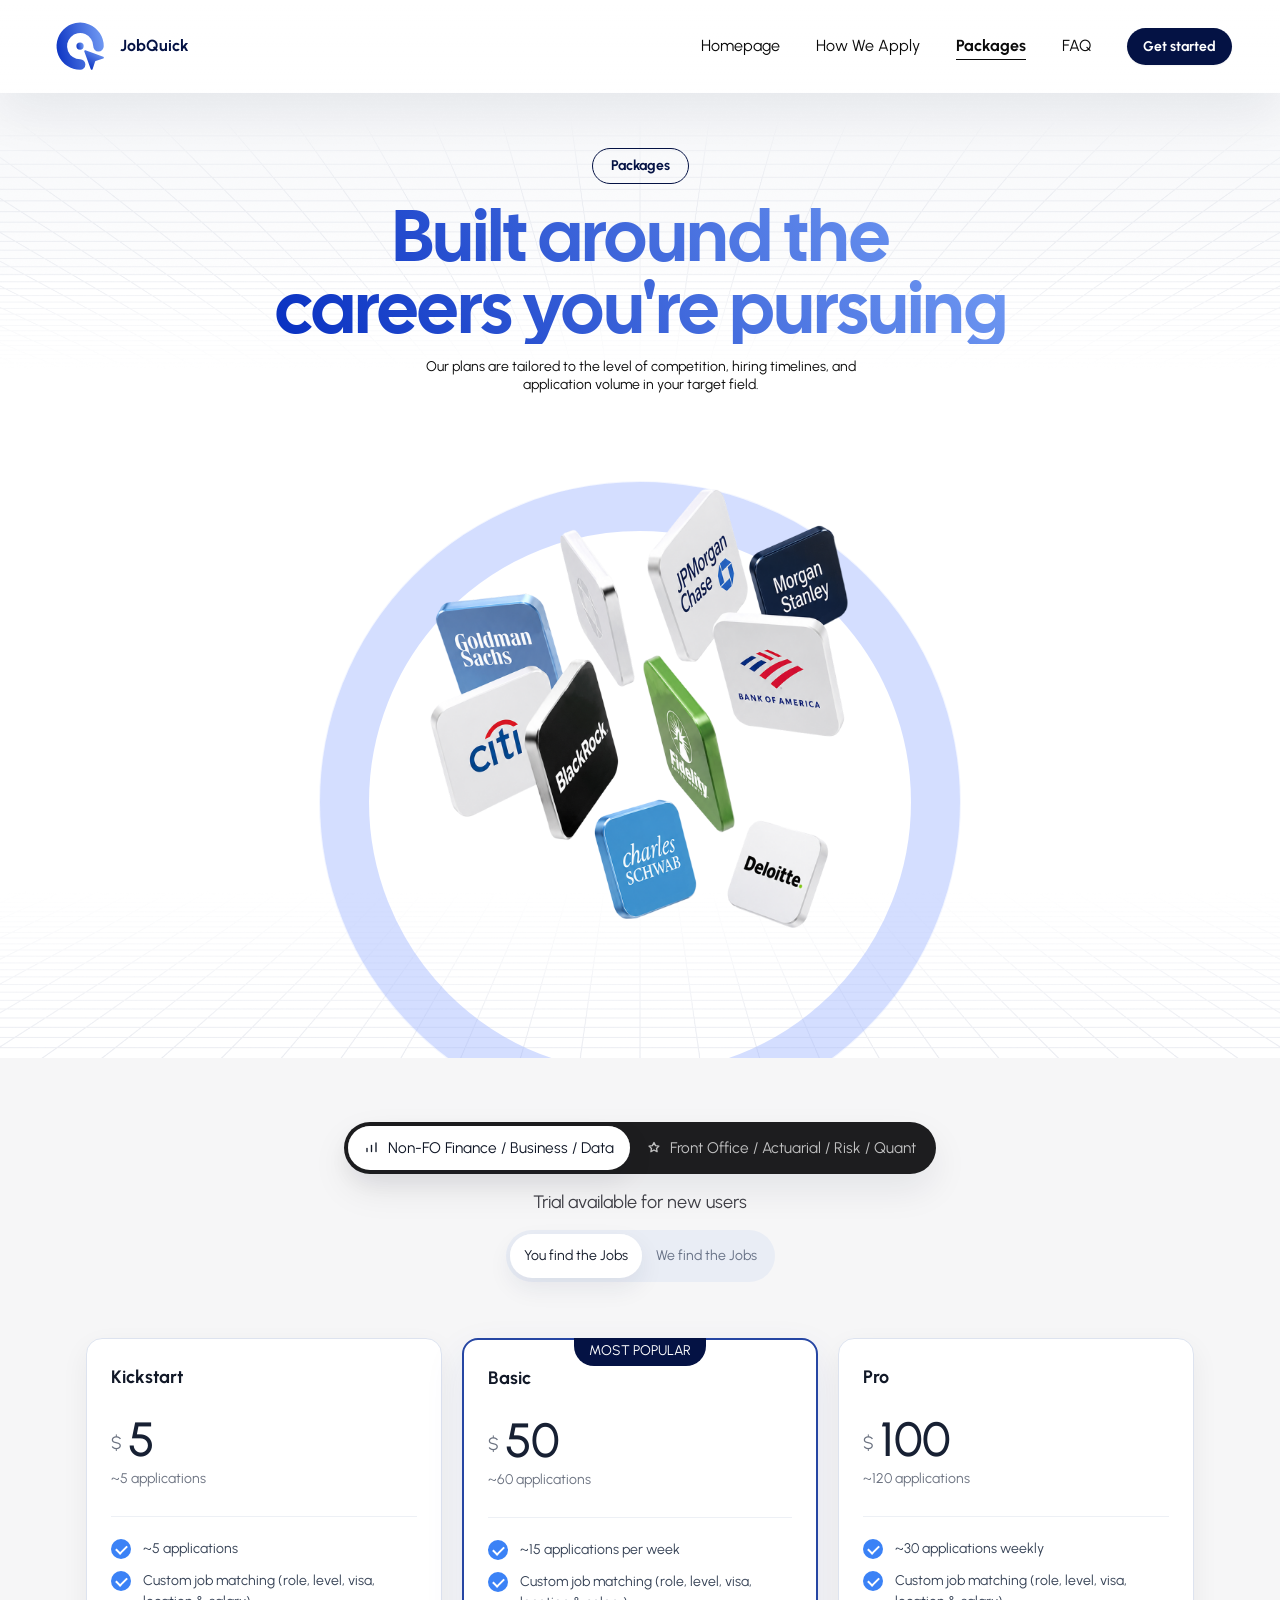
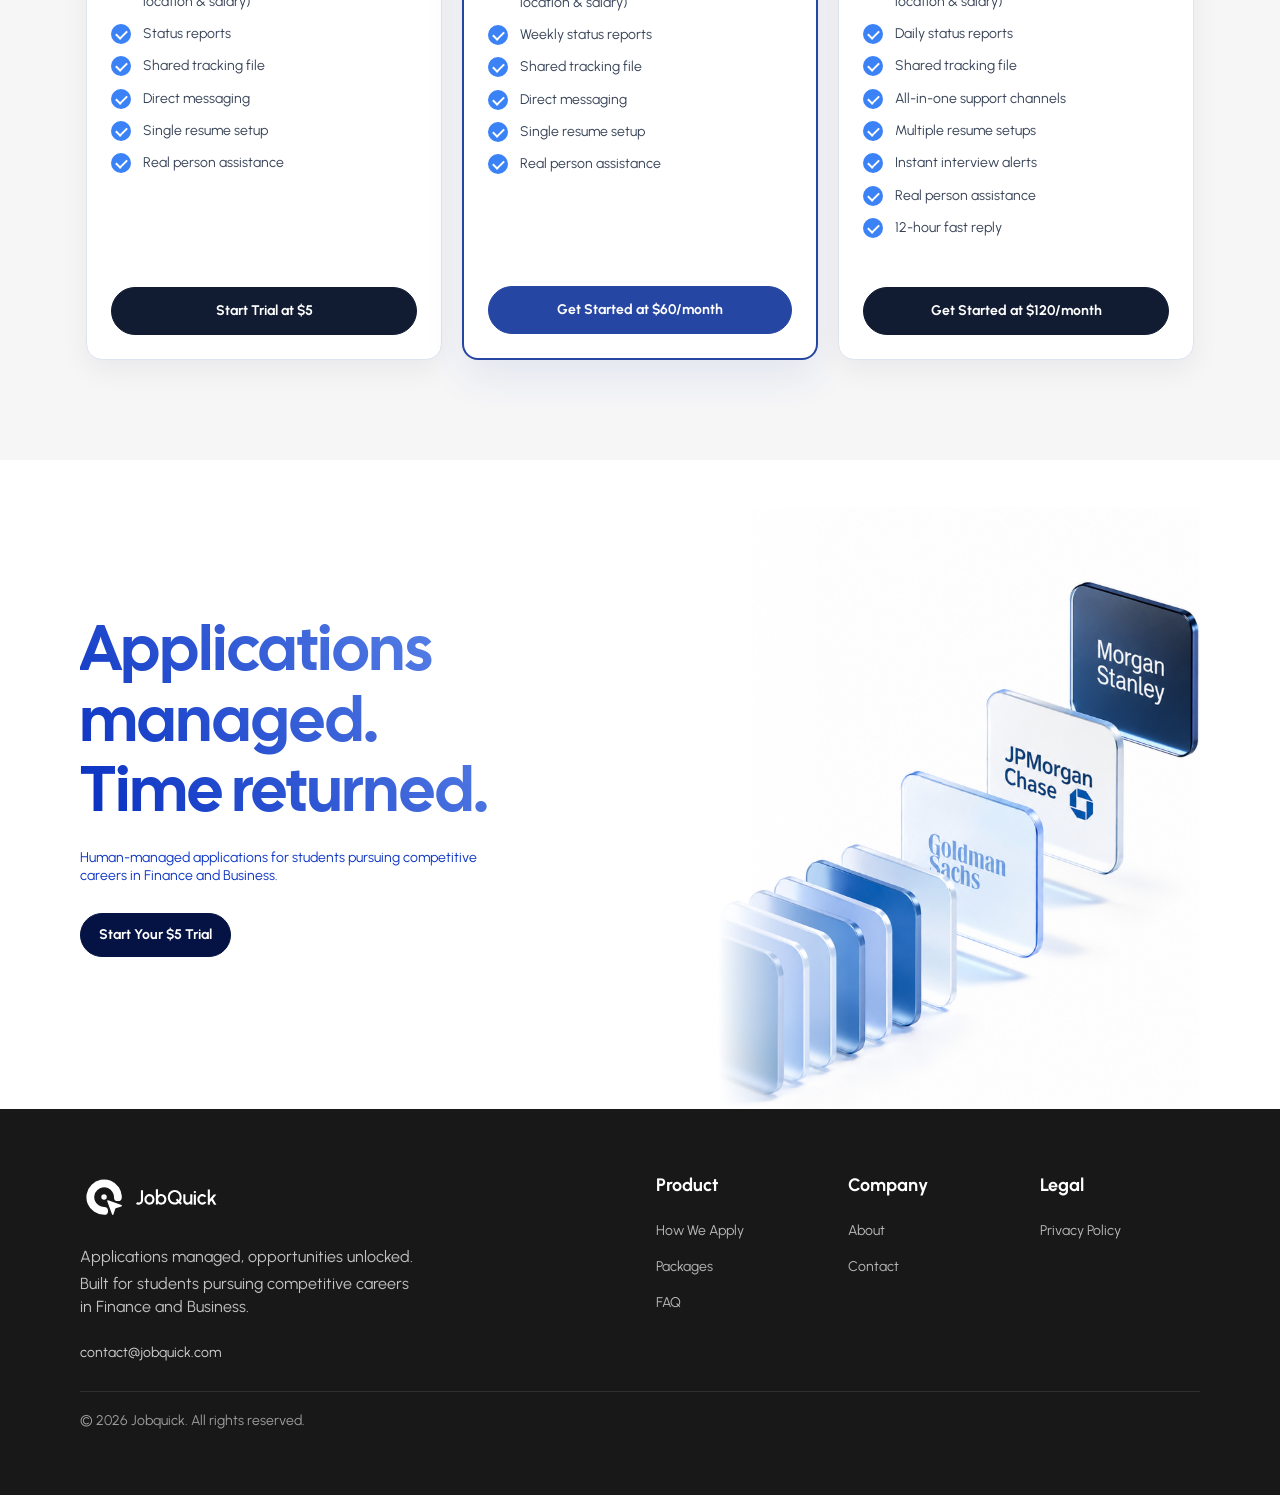
==== commit f7dd3dac: "Add files via upload" ====
--- a/job-quick-website/packages.html
+++ b/job-quick-website/packages.html
@@ -165,34 +165,34 @@
                 <a class="pricing-button" href="./index.html#intro">Start Trial at $5</a>
               </article>
 
-              <article class="pricing-card">
-                <div class="pricing-card-body">
-                  <h3>Basic</h3>
-                  <div class="pricing-price">
-                    <span class="pricing-currency">$</span>
-                    <span class="pricing-amount">50</span>
-                  </div>
-                  <p class="pricing-volume">~60 applications</p>
-                  <div class="pricing-divider"></div>
-                  <ul class="pricing-features">
-                    <li><span class="pricing-check"></span><span>~15 applications per week</span></li>
-                    <li>
-                      <span class="pricing-check"></span>
-                      <span>Custom job matching (role, level, visa, location &amp; salary)</span>
-                    </li>
-                    <li><span class="pricing-check"></span><span>Weekly status reports</span></li>
-                    <li><span class="pricing-check"></span><span>Shared tracking file</span></li>
-                    <li><span class="pricing-check"></span><span>Direct messaging</span></li>
-                    <li><span class="pricing-check"></span><span>Single resume setup</span></li>
-                    <li><span class="pricing-check"></span><span>Real person assistance</span></li>
-                  </ul>
-                </div>
-                <a class="pricing-button" href="./index.html#intro">Get Started at $60/month</a>
-              </article>
-
               <article class="pricing-card is-featured">
                 <span class="pricing-badge">MOST POPULAR</span>
                 <div class="pricing-card-body">
+                  <h3>Basic</h3>
+                  <div class="pricing-price">
+                    <span class="pricing-currency">$</span>
+                    <span class="pricing-amount">50</span>
+                  </div>
+                  <p class="pricing-volume">~60 applications</p>
+                  <div class="pricing-divider"></div>
+                  <ul class="pricing-features">
+                    <li><span class="pricing-check"></span><span>~15 applications per week</span></li>
+                    <li>
+                      <span class="pricing-check"></span>
+                      <span>Custom job matching (role, level, visa, location &amp; salary)</span>
+                    </li>
+                    <li><span class="pricing-check"></span><span>Weekly status reports</span></li>
+                    <li><span class="pricing-check"></span><span>Shared tracking file</span></li>
+                    <li><span class="pricing-check"></span><span>Direct messaging</span></li>
+                    <li><span class="pricing-check"></span><span>Single resume setup</span></li>
+                    <li><span class="pricing-check"></span><span>Real person assistance</span></li>
+                  </ul>
+                </div>
+                <a class="pricing-button" href="./index.html#intro">Get Started at $60/month</a>
+              </article>
+
+              <article class="pricing-card">
+                <div class="pricing-card-body">
                   <h3>Pro</h3>
                   <div class="pricing-price">
                     <span class="pricing-currency">$</span>
@@ -201,7 +201,7 @@
                   <p class="pricing-volume">~120 applications</p>
                   <div class="pricing-divider"></div>
                   <ul class="pricing-features">
-                    <li><span class="pricing-check"></span><span>30 applications weekly</span></li>
+                    <li><span class="pricing-check"></span><span>~30 applications weekly</span></li>
                     <li>
                       <span class="pricing-check"></span>
                       <span>Custom job matching (role, level, visa, location &amp; salary)</span>
@@ -245,34 +245,34 @@
                 <a class="pricing-button" href="./index.html#intro">Start Trial at $5</a>
               </article>
 
-              <article class="pricing-card">
-                <div class="pricing-card-body">
-                  <h3>Basic</h3>
-                  <div class="pricing-price">
-                    <span class="pricing-currency">$</span>
-                    <span class="pricing-amount">60</span>
-                  </div>
-                  <p class="pricing-volume">~60 applications</p>
-                  <div class="pricing-divider"></div>
-                  <ul class="pricing-features">
-                    <li><span class="pricing-check"></span><span>~15 applications per week</span></li>
-                    <li>
-                      <span class="pricing-check"></span>
-                      <span>Custom job matching (role, level, visa, location &amp; salary)</span>
-                    </li>
-                    <li><span class="pricing-check"></span><span>Weekly status reports</span></li>
-                    <li><span class="pricing-check"></span><span>Shared tracking file</span></li>
-                    <li><span class="pricing-check"></span><span>Direct messaging</span></li>
-                    <li><span class="pricing-check"></span><span>Single resume setup</span></li>
-                    <li><span class="pricing-check"></span><span>Real person assistance</span></li>
-                  </ul>
-                </div>
-                <a class="pricing-button" href="./index.html#intro">Get Started at $60/month</a>
-              </article>
-
               <article class="pricing-card is-featured">
                 <span class="pricing-badge">MOST POPULAR</span>
                 <div class="pricing-card-body">
+                  <h3>Basic</h3>
+                  <div class="pricing-price">
+                    <span class="pricing-currency">$</span>
+                    <span class="pricing-amount">60</span>
+                  </div>
+                  <p class="pricing-volume">~60 applications</p>
+                  <div class="pricing-divider"></div>
+                  <ul class="pricing-features">
+                    <li><span class="pricing-check"></span><span>~15 applications per week</span></li>
+                    <li>
+                      <span class="pricing-check"></span>
+                      <span>Custom job matching (role, level, visa, location &amp; salary)</span>
+                    </li>
+                    <li><span class="pricing-check"></span><span>Weekly status reports</span></li>
+                    <li><span class="pricing-check"></span><span>Shared tracking file</span></li>
+                    <li><span class="pricing-check"></span><span>Direct messaging</span></li>
+                    <li><span class="pricing-check"></span><span>Single resume setup</span></li>
+                    <li><span class="pricing-check"></span><span>Real person assistance</span></li>
+                  </ul>
+                </div>
+                <a class="pricing-button" href="./index.html#intro">Get Started at $60/month</a>
+              </article>
+
+              <article class="pricing-card">
+                <div class="pricing-card-body">
                   <h3>Pro</h3>
                   <div class="pricing-price">
                     <span class="pricing-currency">$</span>
@@ -281,10 +281,7 @@
                   <p class="pricing-volume">~30 applications</p>
                   <div class="pricing-divider"></div>
                   <ul class="pricing-features">
-                    <li>
-                      <span class="pricing-check"></span>
-                      <span>High-volume weekly applications (~100)</span>
-                    </li>
+                    <li><span class="pricing-check"></span><span>~30 applications weekly</span></li>
                     <li>
                       <span class="pricing-check"></span>
                       <span>Custom job matching (role, level, visa, location &amp; salary)</span>
@@ -303,34 +300,34 @@
             </div>
 
             <div class="pricing-panel panel-two" data-panel="premium-self">
-              <article class="pricing-card">
-                <div class="pricing-card-body">
-                  <h3>Basic</h3>
-                  <div class="pricing-price">
-                    <span class="pricing-currency">$</span>
-                    <span class="pricing-amount">70</span>
-                  </div>
-                  <p class="pricing-volume">~60 applications</p>
-                  <div class="pricing-divider"></div>
-                  <ul class="pricing-features">
-                    <li><span class="pricing-check"></span><span>~15 applications per week</span></li>
-                    <li>
-                      <span class="pricing-check"></span>
-                      <span>Custom job matching (role, level, visa, location &amp; salary)</span>
-                    </li>
-                    <li><span class="pricing-check"></span><span>Weekly status reports</span></li>
-                    <li><span class="pricing-check"></span><span>Shared tracking file</span></li>
-                    <li><span class="pricing-check"></span><span>Direct messaging</span></li>
-                    <li><span class="pricing-check"></span><span>Single resume setup</span></li>
-                    <li><span class="pricing-check"></span><span>Real person assistance</span></li>
-                  </ul>
-                </div>
-                <a class="pricing-button" href="./index.html#intro">Get Started at $90/month</a>
-              </article>
-
               <article class="pricing-card is-featured">
                 <span class="pricing-badge">MOST POPULAR</span>
                 <div class="pricing-card-body">
+                  <h3>Basic</h3>
+                  <div class="pricing-price">
+                    <span class="pricing-currency">$</span>
+                    <span class="pricing-amount">70</span>
+                  </div>
+                  <p class="pricing-volume">~60 applications</p>
+                  <div class="pricing-divider"></div>
+                  <ul class="pricing-features">
+                    <li><span class="pricing-check"></span><span>~15 applications per week</span></li>
+                    <li>
+                      <span class="pricing-check"></span>
+                      <span>Custom job matching (role, level, visa, location &amp; salary)</span>
+                    </li>
+                    <li><span class="pricing-check"></span><span>Weekly status reports</span></li>
+                    <li><span class="pricing-check"></span><span>Shared tracking file</span></li>
+                    <li><span class="pricing-check"></span><span>Direct messaging</span></li>
+                    <li><span class="pricing-check"></span><span>Single resume setup</span></li>
+                    <li><span class="pricing-check"></span><span>Real person assistance</span></li>
+                  </ul>
+                </div>
+                <a class="pricing-button" href="./index.html#intro">Get Started at $90/month</a>
+              </article>
+
+              <article class="pricing-card">
+                <div class="pricing-card-body">
                   <h3>Pro</h3>
                   <div class="pricing-price">
                     <span class="pricing-currency">$</span>
@@ -339,7 +336,7 @@
                   <p class="pricing-volume">~120 applications</p>
                   <div class="pricing-divider"></div>
                   <ul class="pricing-features">
-                    <li><span class="pricing-check"></span><span>30 applications weekly</span></li>
+                    <li><span class="pricing-check"></span><span>~30 applications weekly</span></li>
                     <li>
                       <span class="pricing-check"></span>
                       <span>Custom job matching (role, level, visa, location &amp; salary)</span>
@@ -358,34 +355,34 @@
             </div>
 
             <div class="pricing-panel panel-two" data-panel="premium-concierge">
-              <article class="pricing-card">
-                <div class="pricing-card-body">
-                  <h3>Basic</h3>
-                  <div class="pricing-price">
-                    <span class="pricing-currency">$</span>
-                    <span class="pricing-amount">90</span>
-                  </div>
-                  <p class="pricing-volume">~60 applications</p>
-                  <div class="pricing-divider"></div>
-                  <ul class="pricing-features">
-                    <li><span class="pricing-check"></span><span>~15 applications per week</span></li>
-                    <li>
-                      <span class="pricing-check"></span>
-                      <span>Custom job matching (role, level, visa, location &amp; salary)</span>
-                    </li>
-                    <li><span class="pricing-check"></span><span>Weekly status reports</span></li>
-                    <li><span class="pricing-check"></span><span>Shared tracking file</span></li>
-                    <li><span class="pricing-check"></span><span>Direct messaging</span></li>
-                    <li><span class="pricing-check"></span><span>Single resume setup</span></li>
-                    <li><span class="pricing-check"></span><span>Real person assistance</span></li>
-                  </ul>
-                </div>
-                <a class="pricing-button" href="./index.html#intro">Get Started at $90/month</a>
-              </article>
-
               <article class="pricing-card is-featured">
                 <span class="pricing-badge">MOST POPULAR</span>
                 <div class="pricing-card-body">
+                  <h3>Basic</h3>
+                  <div class="pricing-price">
+                    <span class="pricing-currency">$</span>
+                    <span class="pricing-amount">90</span>
+                  </div>
+                  <p class="pricing-volume">~60 applications</p>
+                  <div class="pricing-divider"></div>
+                  <ul class="pricing-features">
+                    <li><span class="pricing-check"></span><span>~15 applications per week</span></li>
+                    <li>
+                      <span class="pricing-check"></span>
+                      <span>Custom job matching (role, level, visa, location &amp; salary)</span>
+                    </li>
+                    <li><span class="pricing-check"></span><span>Weekly status reports</span></li>
+                    <li><span class="pricing-check"></span><span>Shared tracking file</span></li>
+                    <li><span class="pricing-check"></span><span>Direct messaging</span></li>
+                    <li><span class="pricing-check"></span><span>Single resume setup</span></li>
+                    <li><span class="pricing-check"></span><span>Real person assistance</span></li>
+                  </ul>
+                </div>
+                <a class="pricing-button" href="./index.html#intro">Get Started at $90/month</a>
+              </article>
+
+              <article class="pricing-card">
+                <div class="pricing-card-body">
                   <h3>Pro</h3>
                   <div class="pricing-price">
                     <span class="pricing-currency">$</span>
@@ -394,7 +391,7 @@
                   <p class="pricing-volume">~120 applications</p>
                   <div class="pricing-divider"></div>
                   <ul class="pricing-features">
-                    <li><span class="pricing-check"></span><span>30 applications weekly</span></li>
+                    <li><span class="pricing-check"></span><span>~30 applications weekly</span></li>
                     <li>
                       <span class="pricing-check"></span>
                       <span>Custom job matching (role, level, visa, location &amp; salary)</span>
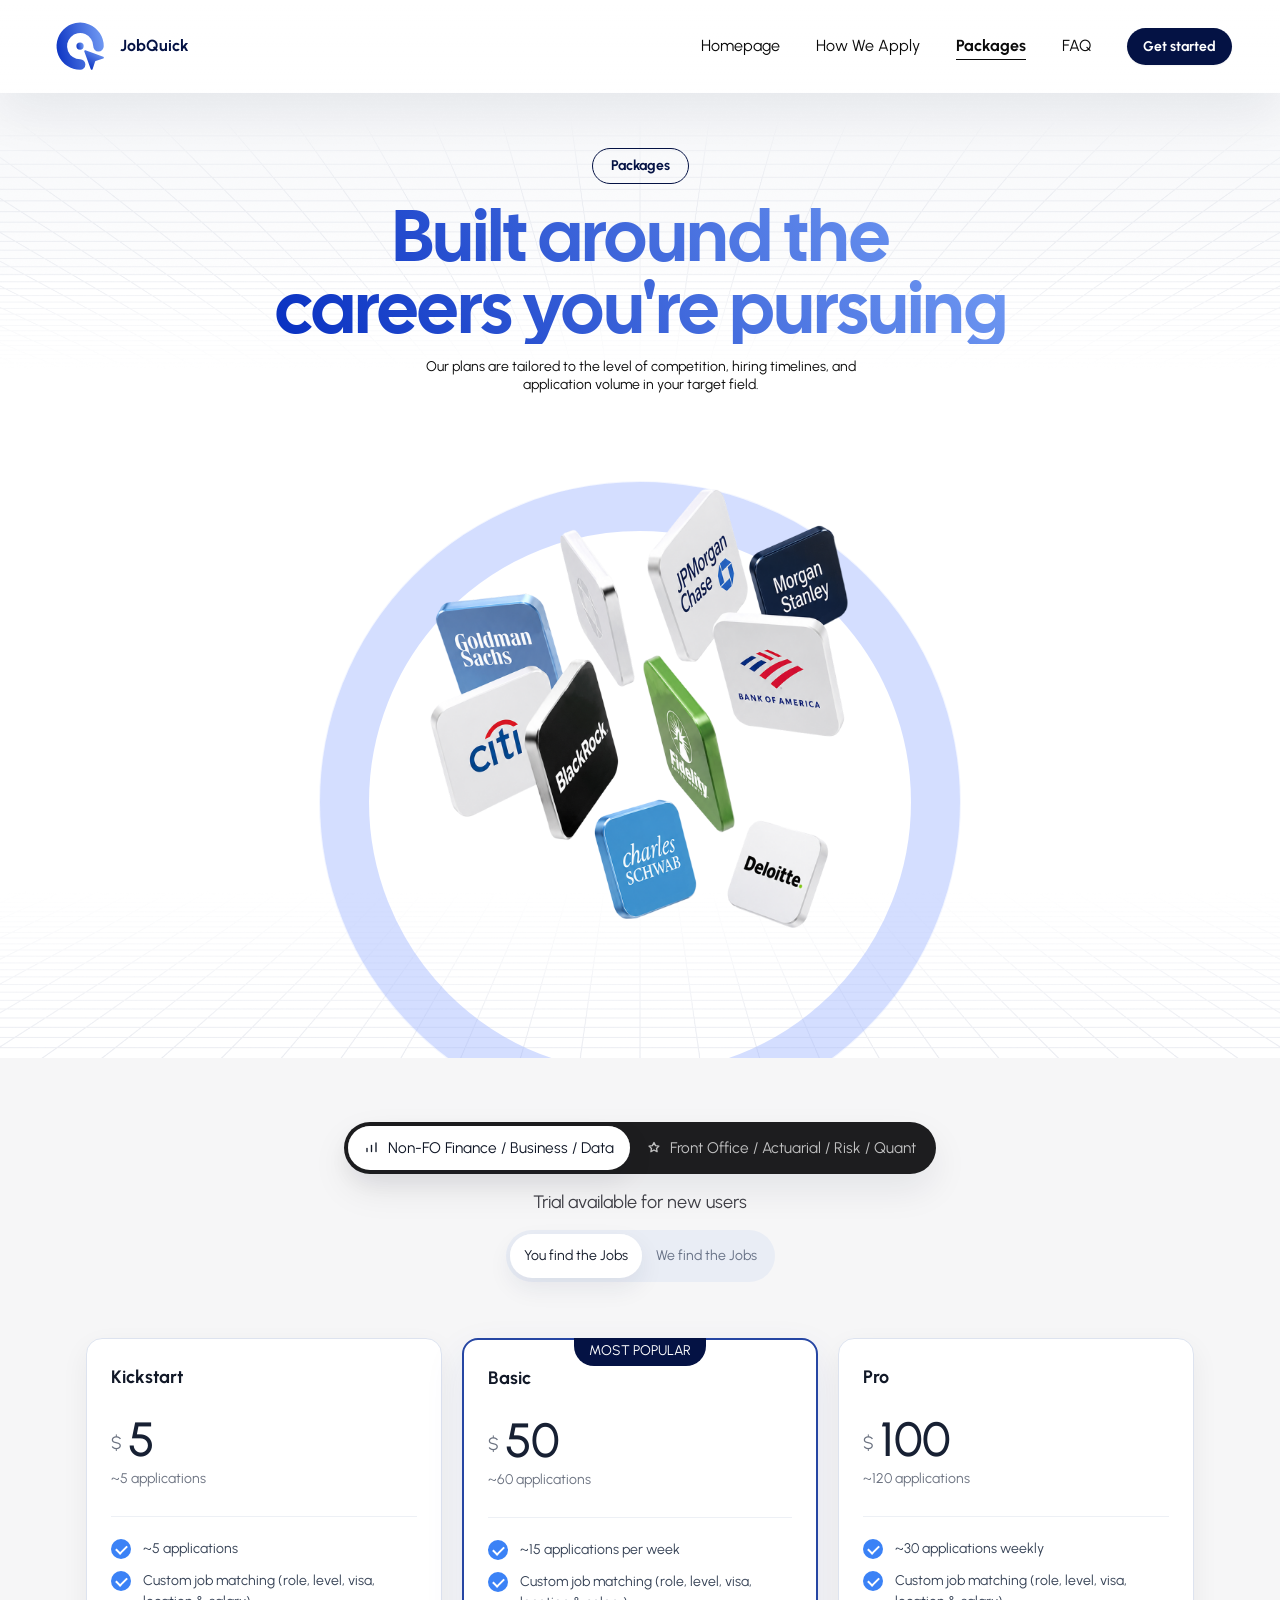
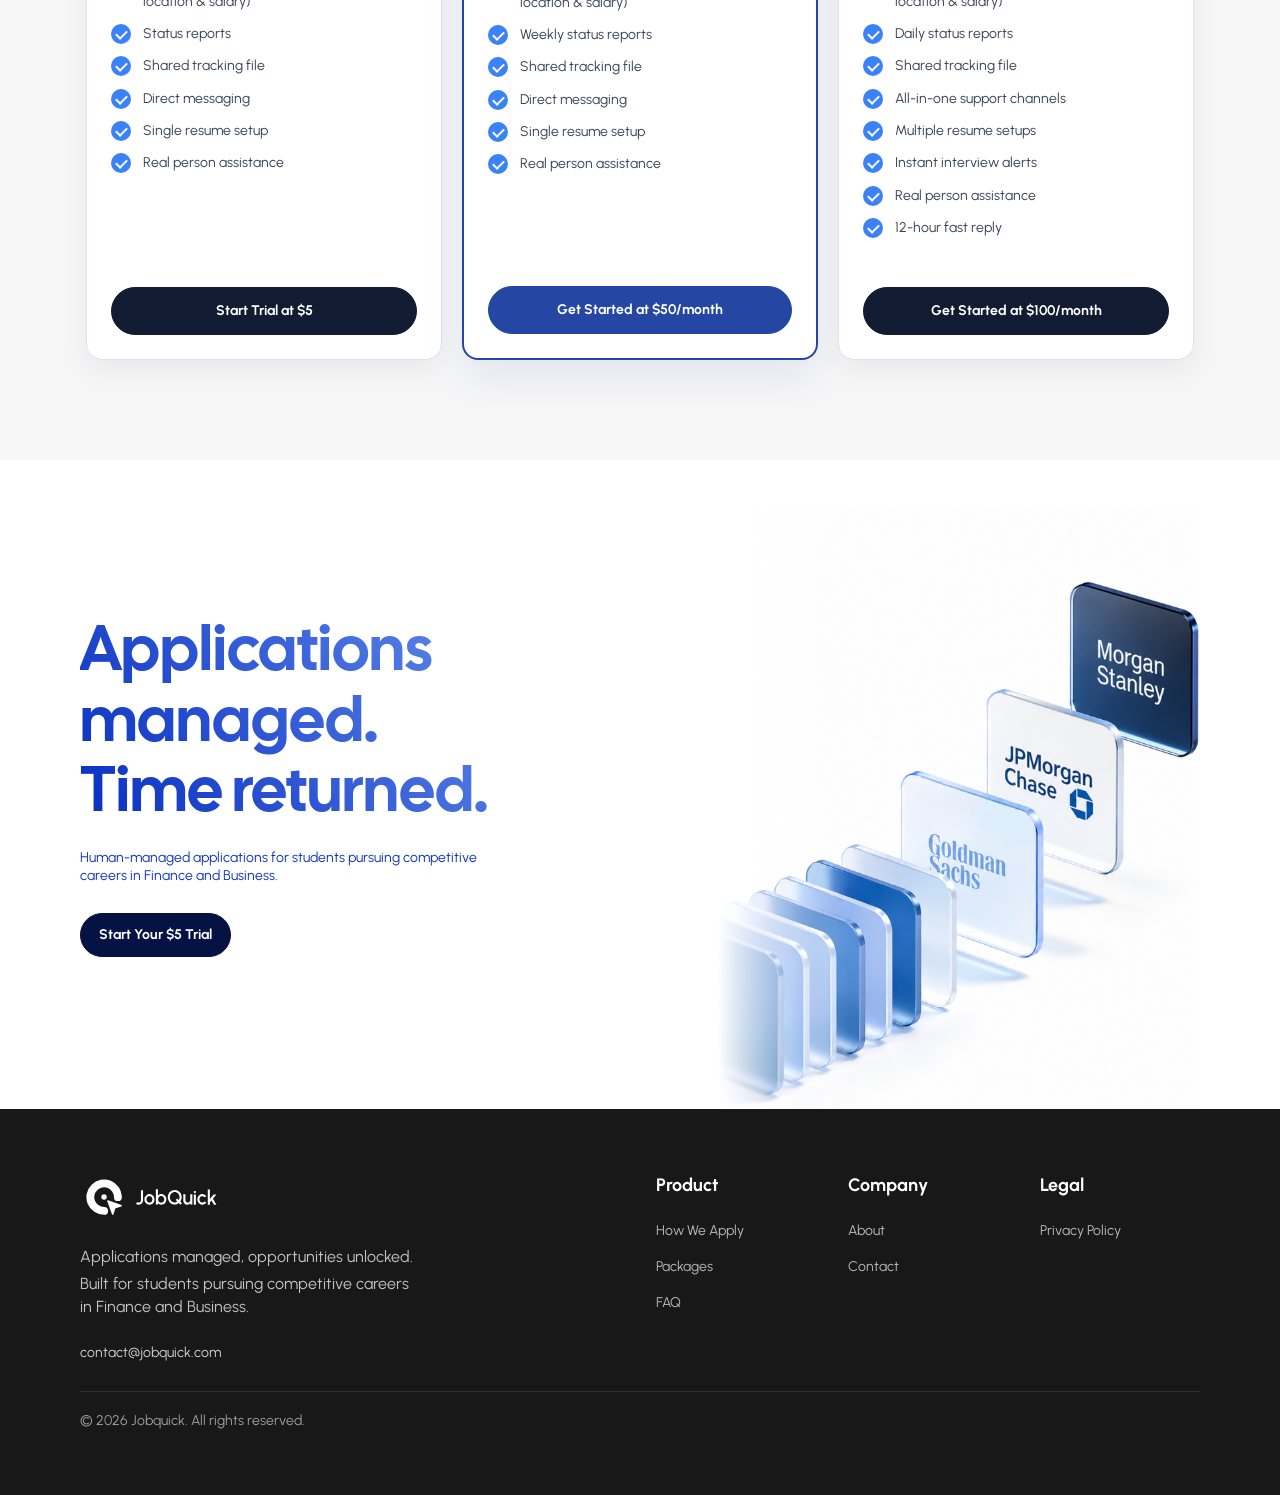
==== commit a767aa11: "Add files via upload" ====
--- a/job-quick-website/packages.html
+++ b/job-quick-website/packages.html
@@ -188,7 +188,7 @@
                     <li><span class="pricing-check"></span><span>Real person assistance</span></li>
                   </ul>
                 </div>
-                <a class="pricing-button" href="./index.html#intro">Get Started at $60/month</a>
+                <a class="pricing-button" href="./index.html#intro">Get Started at $50/month</a>
               </article>
 
               <article class="pricing-card">
@@ -215,7 +215,7 @@
                     <li><span class="pricing-check"></span><span>12-hour fast reply</span></li>
                   </ul>
                 </div>
-                <a class="pricing-button" href="./index.html#intro">Get Started at $120/month</a>
+                <a class="pricing-button" href="./index.html#intro">Get Started at $100/month</a>
               </article>
             </div>
 
@@ -230,7 +230,7 @@
                   <p class="pricing-volume">~5 applications</p>
                   <div class="pricing-divider"></div>
                   <ul class="pricing-features">
-                    <li><span class="pricing-check"></span><span>~5 applications per week</span></li>
+                    <li><span class="pricing-check"></span><span>~5 applications</span></li>
                     <li>
                       <span class="pricing-check"></span>
                       <span>Custom job matching (role, level, visa, location &amp; salary)</span>
@@ -323,7 +323,7 @@
                     <li><span class="pricing-check"></span><span>Real person assistance</span></li>
                   </ul>
                 </div>
-                <a class="pricing-button" href="./index.html#intro">Get Started at $90/month</a>
+                <a class="pricing-button" href="./index.html#intro">Get Started at $70/month</a>
               </article>
 
               <article class="pricing-card">
@@ -350,7 +350,7 @@
                     <li><span class="pricing-check"></span><span>12-hour fast reply</span></li>
                   </ul>
                 </div>
-                <a class="pricing-button" href="./index.html#intro">Get Started at $150/month</a>
+                <a class="pricing-button" href="./index.html#intro">Get Started at $120/month</a>
               </article>
             </div>
 
--- a/job-quick-website/styles.css
+++ b/job-quick-website/styles.css
@@ -1018,6 +1018,12 @@
   gap: 8px;
 }
 
+.lead-form-field {
+  position: relative;
+  display: grid;
+  gap: 8px;
+}
+
 .lead-form label span {
   min-height: 16px;
   color: #27272a;
@@ -1038,6 +1044,113 @@
   transition: border-color 320ms var(--ease-soft), box-shadow 320ms var(--ease-soft);
 }
 
+.custom-select {
+  position: relative;
+}
+
+.custom-select-trigger {
+  width: 100%;
+  min-height: 38px;
+  display: flex;
+  align-items: center;
+  justify-content: space-between;
+  gap: 12px;
+  border: 1px solid #e3e6ed;
+  border-radius: 6px;
+  background: #fff;
+  padding: 8px 13px;
+  color: var(--ink);
+  font-size: 16px;
+  line-height: 20px;
+  text-align: left;
+  cursor: pointer;
+  transition: border-color 320ms var(--ease-soft), box-shadow 320ms var(--ease-soft);
+}
+
+.custom-select-value {
+  min-width: 0;
+  flex: 1 1 auto;
+}
+
+.custom-select-caret {
+  width: 10px;
+  height: 10px;
+  flex: 0 0 auto;
+  border-right: 1.5px solid #667085;
+  border-bottom: 1.5px solid #667085;
+  transform: translateY(-2px) rotate(45deg);
+  transition: transform 320ms var(--ease-soft);
+}
+
+.custom-select-menu {
+  position: absolute;
+  top: calc(100% + 4px);
+  left: 0;
+  right: 0;
+  z-index: 12;
+  display: grid;
+  gap: 2px;
+  padding: 6px;
+  border: 1px solid #d8deea;
+  border-radius: 10px;
+  background: rgba(255, 255, 255, 0.98);
+  box-shadow: 0 20px 40px rgba(15, 23, 42, 0.16);
+  opacity: 0;
+  visibility: hidden;
+  transform: translateY(-6px);
+  pointer-events: none;
+  transition:
+    opacity 260ms var(--ease-soft),
+    transform 260ms var(--ease-soft),
+    visibility 260ms var(--ease-soft);
+}
+
+.custom-select.is-open .custom-select-menu {
+  opacity: 1;
+  visibility: visible;
+  transform: translateY(0);
+  pointer-events: auto;
+}
+
+.custom-select.is-open .custom-select-trigger,
+.custom-select-trigger:focus-visible {
+  border-color: var(--blue-700);
+  box-shadow: 0 0 0 3px rgba(21, 93, 252, 0.14);
+  outline: none;
+}
+
+.custom-select.is-open .custom-select-caret {
+  transform: translateY(2px) rotate(-135deg);
+}
+
+.custom-select-option {
+  width: 100%;
+  min-height: 40px;
+  border: 0;
+  border-radius: 8px;
+  background: transparent;
+  padding: 8px 12px;
+  color: #111827;
+  font-size: 15px;
+  line-height: 20px;
+  text-align: left;
+  cursor: pointer;
+  transition: background-color 220ms var(--ease-soft), color 220ms var(--ease-soft);
+}
+
+.custom-select-option:hover,
+.custom-select-option:focus-visible {
+  background: #f4f7ff;
+  color: var(--blue-800);
+  outline: none;
+}
+
+.custom-select-option.is-selected {
+  background: #eef4ff;
+  color: var(--blue-800);
+  font-weight: 600;
+}
+
 .lead-form select {
   appearance: none;
   background-image:
@@ -1056,6 +1169,10 @@
   border-color: var(--blue-700);
   box-shadow: 0 0 0 3px rgba(21, 93, 252, 0.14);
   outline: none;
+}
+
+.lead-form input::placeholder {
+  color: rgba(10, 10, 10, 0.38);
 }
 
 .wide {
@@ -2153,6 +2270,14 @@
     height: 44px;
   }
 
+  .custom-select-trigger {
+    min-height: 44px;
+  }
+
+  .custom-select-option {
+    min-height: 44px;
+  }
+
   .application-cards {
     grid-template-columns: 1fr;
     margin-top: 34px;
